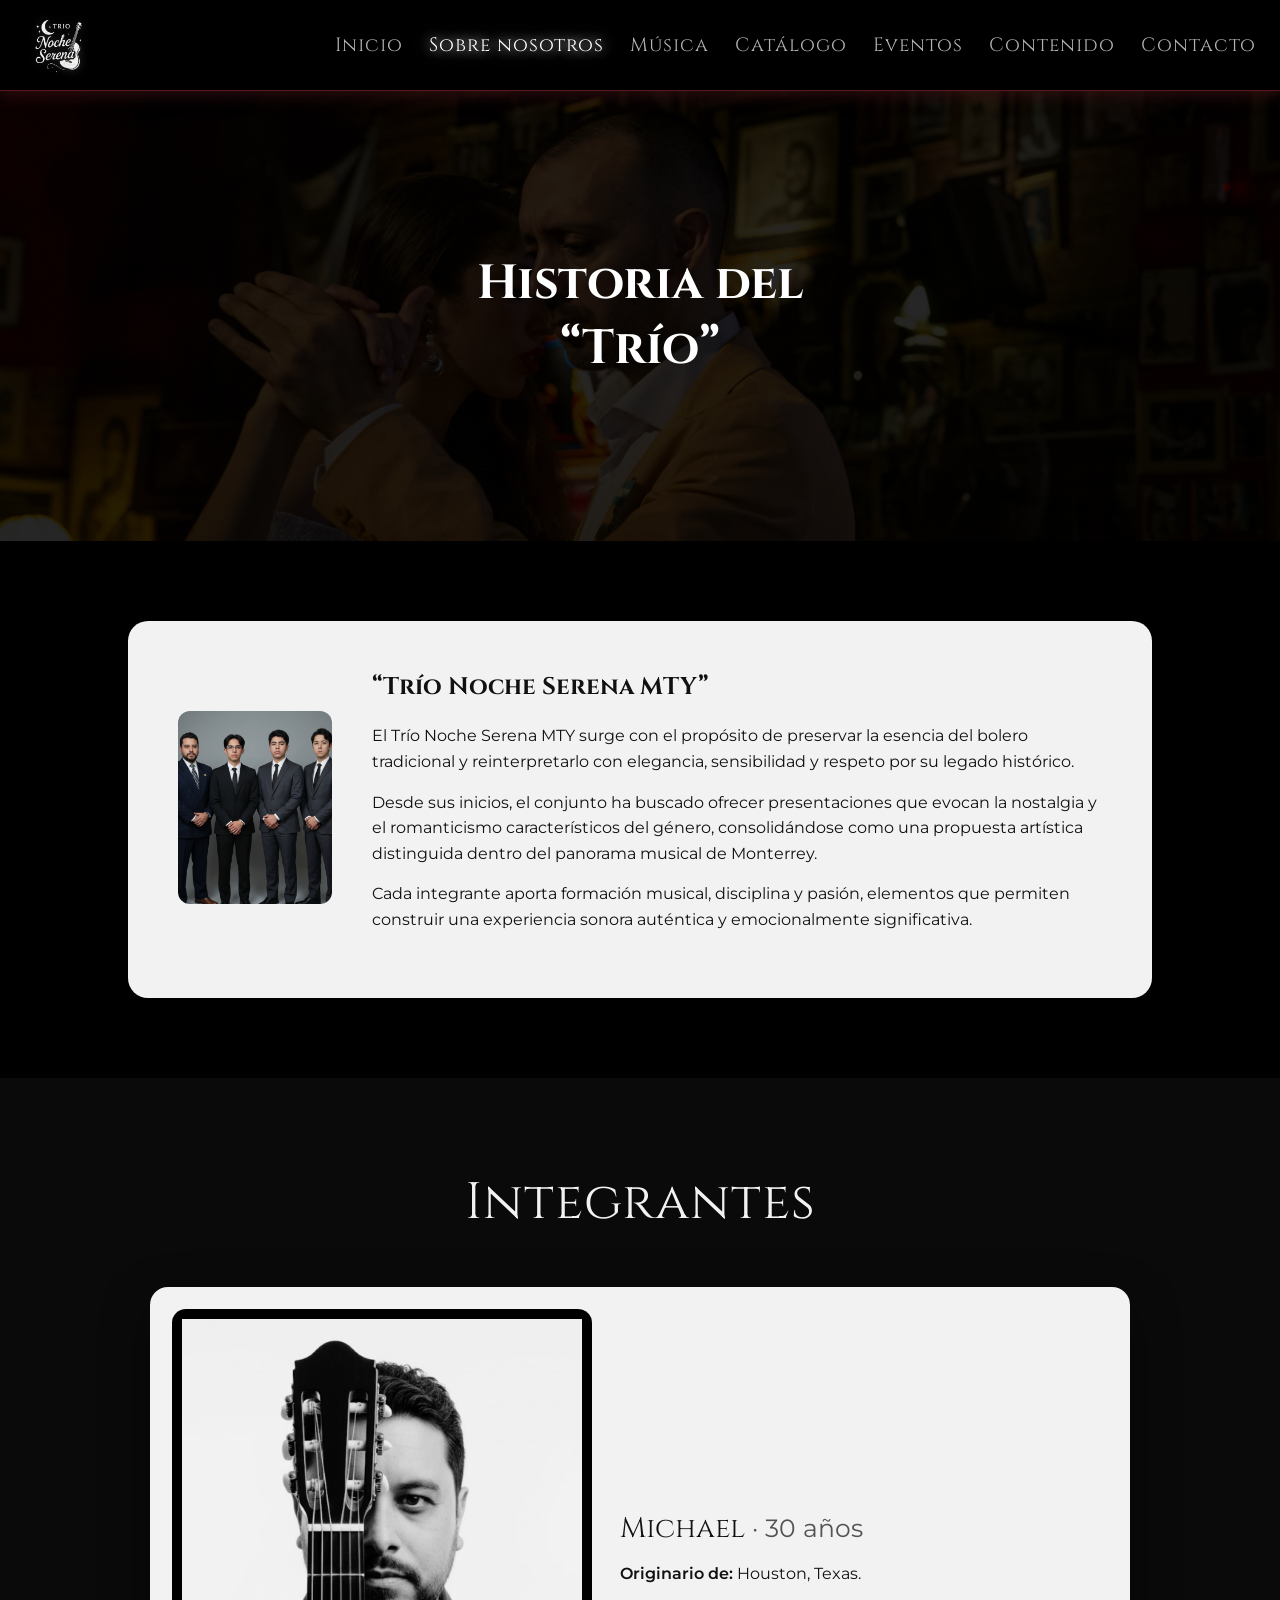
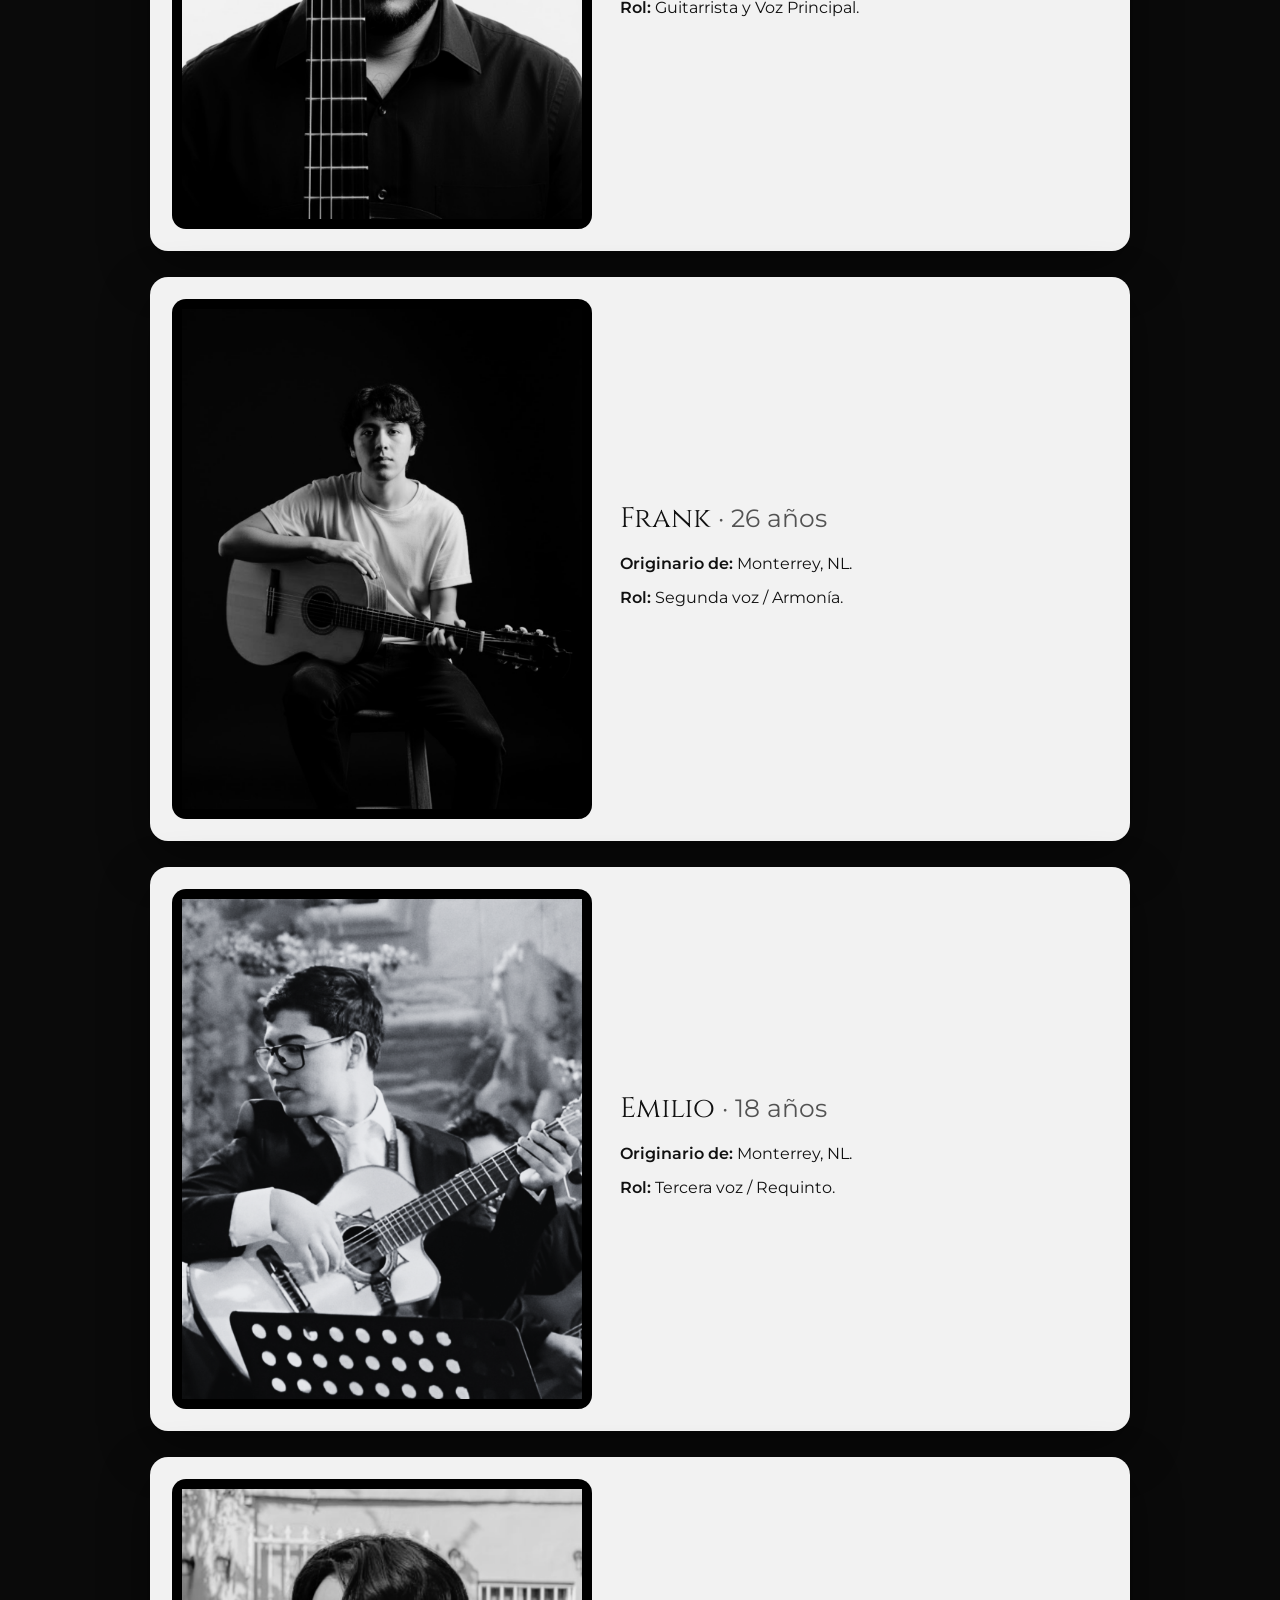
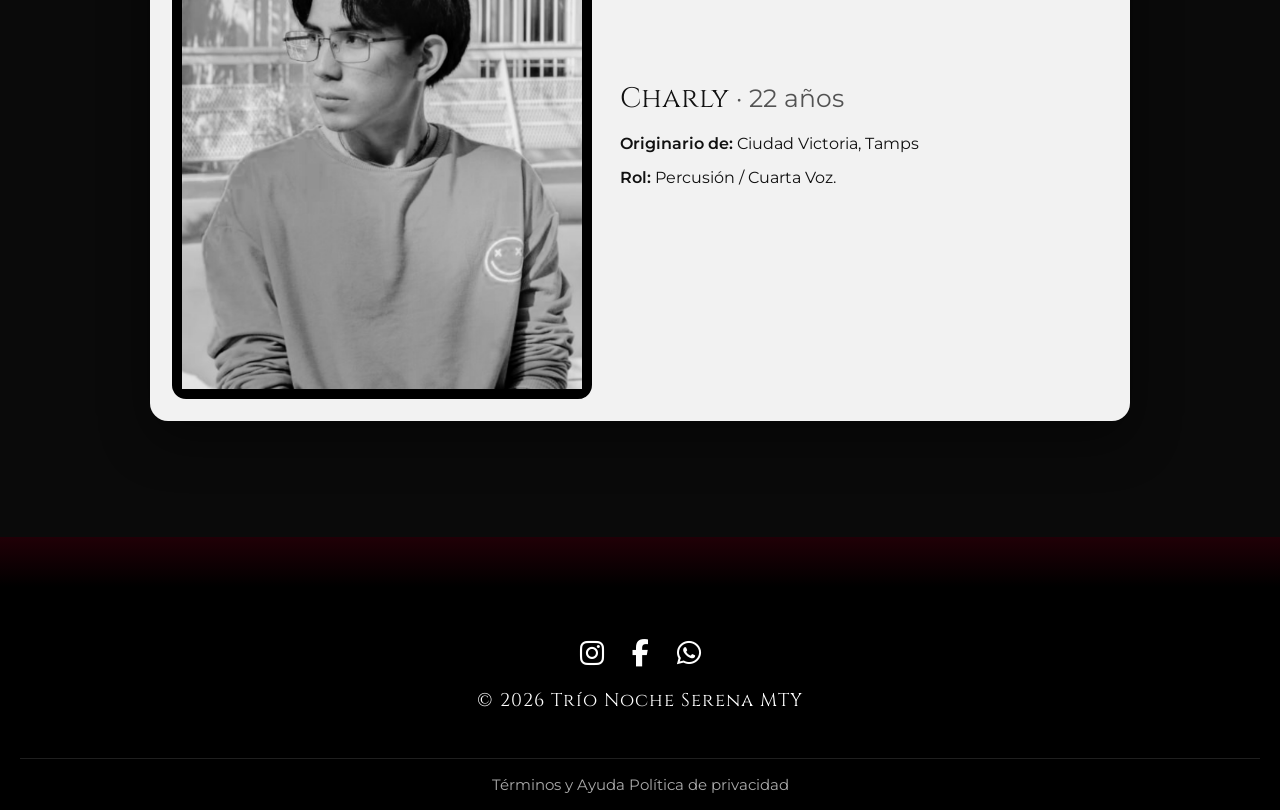
==== vistas/nosotros.html @ 986f464e "se añadió seccion de información" ====
<!DOCTYPE html>
<html lang="es">
<head>
    <meta charset="UTF-8">
    <meta name="viewport" content="width=device-width, initial-scale=1.0">
    <title>Sobre Nosotros | Noche Serena MTY</title>

    <!-- Fuentes -->
    <link href="https://fonts.googleapis.com/css2?family=Cinzel:wght@400;700&family=Montserrat:wght@300;400;600&display=swap" rel="stylesheet">
    <link rel="stylesheet" href="https://cdnjs.cloudflare.com/ajax/libs/font-awesome/6.5.0/css/all.min.css">
    <!-- CSS -->
    <link rel="stylesheet" href="/css/styles.css">

    <!-- JS -->
    <script src="/js/app.js" defer></script>
</head>

<body>

<!-- ================= HEADER ================= -->
<header>
    <nav class="banner">

        <a class="logo" href="/index.html">
            <img src="/img/elementos/logosinfondo.png" alt="Noche Serena Logo">
        </a>

        <button class="menu-toggle" aria-label="Abrir menú">
            <span class="bar"></span>
            <span class="bar"></span>
            <span class="bar"></span>
        </button>

        <ul class="nav-links">
            <li><a href="/index.html">Inicio</a></li>
            <li><a href="/nosotros.html" class="active">Sobre nosotros</a></li>
            <li><a href="/index.html#musica">Música</a></li>
            <li><a href="/index.html#catalogo">Catálogo</a></li>
            <li><a href="/index.html#eventos">Eventos</a></li>
            <li><a href="/index.html#contenido">Contenido</a></li>
            <li><a href="/index.html#contacto">Contacto</a></li>
        </ul>

    </nav>
</header>

<!-- ================= CONTENIDO ================= -->
<main class="main-con-bordes">

    <!-- HERO HISTORIA -->
    <section class="hero-historia">
        <h1 class="hero-historia-title">
            Historia del <br> “Trío”
        </h1>
    </section>

    <!-- TARJETA HISTORIA -->
    <section class="historia-card-section">
        <div class="historia-card">

            <div class="historia-img">
                <img src="/img/imagenes_apoyo/grupo2.png" alt="Trío Noche Serena MTY">
            </div>

            <div class="historia-text">
                <h2>“Trío Noche Serena MTY”</h2>

                <p>
                    El Trío Noche Serena MTY surge con el propósito de preservar 
                    la esencia del bolero tradicional y reinterpretarlo con 
                    elegancia, sensibilidad y respeto por su legado histórico.
                </p>

                <p>
                    Desde sus inicios, el conjunto ha buscado ofrecer presentaciones 
                    que evocan la nostalgia y el romanticismo característicos del género, 
                    consolidándose como una propuesta artística distinguida dentro 
                    del panorama musical de Monterrey.
                </p>

                <p>
                    Cada integrante aporta formación musical, disciplina y pasión, 
                    elementos que permiten construir una experiencia sonora 
                    auténtica y emocionalmente significativa.
                </p>
            </div>

        </div>
    </section>

    <section id="integrantes" class="integrantes">
  <div class="integrantes-inner">
    <h2 class="integrantes-title">Integrantes</h2>

    <!-- Tarjeta 1 -->
    <article class="integrante-card reveal">
      <div class="integrante-foto">
        <img src="/img/imagenes_apoyo/michael4.png" alt="Michael">
      </div>

      <div class="integrante-info">
        <h3>Michael <span class="muted">· 30 años</span></h3>
        <p><strong>Originario de:</strong> Houston, Texas.</p>
        <p><strong>Rol:</strong> Guitarrista y Voz Principal.</p>
      </div>
    </article>

    <!-- Tarjeta 2 -->

    <article class="integrante-card reveal">
      <div class="integrante-foto">
        <img src="/img/imagenes_apoyo/frank 4.png" alt="Frank">
      </div>

      <div class="integrante-info">
        <h3>Frank <span class="muted">· 26 años</span></h3>
        <p><strong>Originario de:</strong> Monterrey, NL.</p>
        <p><strong>Rol:</strong> Segunda voz / Armonía.</p>
      </div>
    </article>

    <!-- Tarjeta 3 -->

    <article class="integrante-card reveal">
      <div class="integrante-foto">
        <img src="/img/imagenes_apoyo/emilio4.png" alt="Emilio">
      </div>

      <div class="integrante-info">
        <h3>Emilio <span class="muted">· 18 años</span></h3>
        <p><strong>Originario de:</strong> Monterrey, NL.</p>
        <p><strong>Rol:</strong> Tercera voz / Requinto.</p>
      </div>
    </article>

    <!-- Tarjeta 4 -->
    <article class="integrante-card reveal">
      <div class="integrante-foto">
        <img src="/img/imagenes_apoyo/charly4.png" alt="Nombre integrante 4">
      </div>

      <div class="integrante-info">
        <h3>Charly <span class="muted">· 22 años</span></h3>
        <p><strong>Originario de:</strong> Ciudad Victoria, Tamps</p>
        <p><strong>Rol:</strong> Percusión / Cuarta Voz.</p>
      </div>
    </article>

  </div>
</section>

</main>

<!-- ================= FOOTER ================= -->
<footer class="footer">

  <div class="footer-top"></div>

  <div class="footer-content">

    <div class="footer-social">
      <a href="https://www.instagram.com/trionocheserena/" target="_blank" aria-label="Instagram">
        <i class="fab fa-instagram"></i>
      </a>

      <a href="https://www.facebook.com/" target="_blank" aria-label="Facebook">
        <i class="fab fa-facebook-f"></i>
      </a>

      <a href="https://wa.me/528180537652" target="_blank" aria-label="WhatsApp">
        <i class="fab fa-whatsapp"></i>
      </a>
    </div>

    <p class="footer-copy">
      © 2026 Trío Noche Serena MTY
    </p>

  </div>

  <div class="footer-bottom">
    <a href="#">Términos y Ayuda</a>
    <a href="#">Política de privacidad</a>
  </div>

</footer>

</body>
</html>
---- css/styles.css ----
html{ scroll-behavior: smooth; }

/* 1. RESET Y BASES */
*{
    margin: 0;
    padding: 0;
    box-sizing: border-box;
}

body{
    background-color: #000;
    color: #fff;
    font-family: 'Montserrat', sans-serif;
}

/* ================= HEADER ================= */
header{
    position: sticky;
    top: 0;
    z-index: 50;
    border-bottom: 1px solid #58181F;
    box-shadow: 0px 4px 15px rgba(88,24,31,0.5);
    background: rgba(0,0,0,0.85);
    backdrop-filter: blur(6px);
    transition: opacity 0.35s ease;
}

header.header-hidden{
    opacity: 0;
    pointer-events: none;
}

/* ================= NAV (DESKTOP) ================= */
.banner{
    position: relative;                 /* importante para el menú desplegable */
    display: flex;
    align-items: center;
    justify-content: space-between;
    gap: 18px;
    padding: 10px 24px;
    width: 100%;
}

.logo{
    flex: 0 0 auto;
    display: block;
}

.logo img{
    height: clamp(60px, 5.5vw, 115px);
    width: auto;
    display: block;
    filter: drop-shadow(0 0 5px rgba(255,255,255,0.2));
}

.nav-links{
    display: flex;
    list-style: none;
    gap: 16px 26px;
    align-items: center;
    justify-content: flex-end;
    flex-wrap: wrap;
    margin: 0;
    padding: 0;
}

.nav-links a{
    text-decoration: none;
    color: #b3b3b3;
    font-size: 1.2rem;
    font-family: 'Cinzel', serif;
    font-weight: 400;
    letter-spacing: 1px;
    transition: color 0.3s ease, text-shadow 0.3s ease, transform 0.3s ease;
}

.nav-links a.active,
.nav-links a:hover{
    color: #fff;
    text-shadow: 0 0 12px rgba(255,255,255,0.9),
                0 0 20px rgba(255,255,255,0.4);
}

.nav-links a:hover{
    transform: translateY(-1px);
}

/* ================= BOTÓN HAMBURGUESA ================= */
.menu-toggle{
    display: none; /* solo móvil */
    border: 1px solid rgba(88,24,31,0.75);
    background: rgba(0,0,0,0.35);
    border-radius: 10px;
    padding: 10px 10px;
    cursor: pointer;
    z-index: 60;
    backdrop-filter: blur(6px);
}

.menu-toggle .bar{
    display: block;
    width: 26px;
    height: 2px;
    margin: 6px 0;
    background: rgba(255,255,255,0.9);
    transition: transform 0.25s ease, opacity 0.25s ease;
}

.menu-toggle.is-open .bar:nth-child(1){
    transform: translateY(8px) rotate(45deg);
}
.menu-toggle.is-open .bar:nth-child(2){
    opacity: 0;
}
.menu-toggle.is-open .bar:nth-child(3){
    transform: translateY(-8px) rotate(-45deg);
}


/* ================= HERO ================= */
.hero{
    position: relative;
    height: 90vh;
    width: 100%;
    display: flex;
    justify-content: center;
    align-items: center;

    background: linear-gradient(rgba(88,24,31,0.35), rgba(88,24,31,0.35)),
                url('../img/imagenes_apoyo/grupo1.png') center/cover no-repeat;

    background-color: #000;
}

.hero-content{
    text-align: center;
    z-index: 10;
}

.hero-logo{
    max-width: 500px;
    width: 85%;
    filter: drop-shadow(0 0 20px rgba(0,0,0,0.6));
    animation: fadeInLogo 2.5s ease-out;
}

.mini-banner-separator{
    position: absolute;
    bottom: 0;
    width: 100%;
    height: 80px;
    z-index: 15;
    background-color: #000;
}

.mini-banner-separator img{
    width: 100%;
    height: 100%;
    object-fit: cover;
    opacity: 0.9;
}

@keyframes fadeInLogo{
    from{ opacity: 0; transform: translateY(20px); }
    to{ opacity: 1; transform: translateY(0); }
}

/* ================= HISTORIA ================= */
.historia{
    position: relative;
    min-height: 80vh;
    display: flex;
    align-items: flex-end;
    justify-content: flex-start;
    padding: 100px 10%;

    background: linear-gradient(to top, rgba(0,0,0,0.9) 10%, transparent 50%),
                url('../img/fondos/3.png') center/cover no-repeat;

    background-color: #000;
}

.historia-container{
    width: 100%;
    max-width: 900px;
    z-index: 5;
}

.historia-texto{
    max-width: 800px;
    color: #fff;
    font-size: clamp(1.05rem, 1.6vw, 1.5rem);
    line-height: 1.6;
    text-shadow: 2px 2px 8px rgba(0,0,0,0.9);
    margin-bottom: 40px;
}

/* ================= BOTÓN "CINE" ================= */
.btn-descubre.cine{
    opacity: 0;
    transform: translateY(25px);
    transition: opacity 0.9s ease, transform 0.9s ease;
    will-change: opacity, transform;
}

.btn-descubre.cine.is-visible{
    opacity: 1;
    transform: translateY(0);
}

/* ================= RESPONSIVE (MÓVIL) ================= */
@media (max-width: 768px){
    .banner{
        padding: 10px 16px;
    }

    .logo img{
        height: 90px;
    }

    .menu-toggle{
        display: inline-flex;
        align-items: center;
        justify-content: center;
    }

    /* Panel desplegable */
    .nav-links{
        position: absolute;
        left: 0;
        right: 0;
        top: 100%;

        background: rgba(0,0,0,0.92);
        border-bottom: 1px solid rgba(88,24,31,0.8);
        box-shadow: 0px 12px 30px rgba(0,0,0,0.55);

        flex-direction: column;
        align-items: center;
        justify-content: center;
        gap: 18px;

        padding: 22px 16px;

        max-height: 0;
        overflow: hidden;
        opacity: 0;
        pointer-events: none;
        transition: max-height 0.35s ease, opacity 0.25s ease;
        z-index: 55;
    }

    .nav-links.is-open{
        max-height: 420px;
        opacity: 1;
        pointer-events: auto;
    }

    .nav-links a{
        font-size: 1.1rem;
    }

    .main-con-bordes::before,
    .main-con-bordes::after{
        width: 35px;
    }

    .hero-logo{
        max-width: 300px;
    }

    .historia{
        padding: 60px 5%;
        min-height: 60vh;
        align-items: center;
        text-align: center;
    }

    .historia-texto{
        margin-bottom: 0;
    }
}

/* Reduce motion */
@media (prefers-reduced-motion: reduce){
    .hero-logo{ animation: none; }
    .nav-links a{ transition: none; }
    header{ transition: none; }
    .btn-descubre.cine{ opacity: 1; transform: none; transition: none; }
}

/* ===== BOTÓN CINE PRO ===== */

/* Asegura que la sección sea referencia para posicionar el botón */
.historia{
  position: relative;
}

/* Posición tipo tu referencia */
.cta-descubre{
  position: absolute;
  left: 10%;
  bottom: 70px;
  z-index: 10;
}

/* Botón base */
.btn-descubre{
  font-family: 'Cinzel', serif;
  text-decoration: none;
  color: #ffffff;
  display: inline-flex;
  align-items: baseline;
  gap: 18px;
  font-size: clamp(2rem, 4vw, 3.4rem);
  letter-spacing: 0.5px;
}

/* Partes */
.btn-descubre .cta-normal{
  font-weight: 400;
}

.btn-descubre .cta-italica{
  font-style: italic;
  font-weight: 300;
  opacity: 0.95;
}

/* Flecha con línea (como editorial) */
.btn-descubre .cta-arrow{
  display: inline-flex;
  align-items: center;
  gap: 14px;
  transform: translateY(2px);
}

.btn-descubre .cta-arrow .line{
  width: clamp(45px, 6vw, 85px);
  height: 2px;
  background: rgba(255,255,255,0.9);
  display: inline-block;
  opacity: 0.9;
}

.btn-descubre .cta-arrow .arrow{
  font-size: clamp(2.2rem, 4vw, 3.6rem);
  line-height: 1;
  transition: transform 0.35s ease, opacity 0.35s ease;
  opacity: 0.95;
}

/* Hover elegante */
.btn-descubre:hover .cta-arrow .arrow{
  transform: translateX(15px);
  opacity: 1;
}

/* ===== ANIMACIÓN "CINE PRO" POR PARTES ===== */
.btn-descubre.cine-pro .cta-normal,
.btn-descubre.cine-pro .cta-italica,
.btn-descubre.cine-pro .cta-arrow{
  opacity: 0;
  transform: translateY(18px);
  transition: opacity 0.9s ease, transform 0.9s ease;
  will-change: opacity, transform;
}

/* Cuando se vuelve visible: aparecen por partes con delay */
.btn-descubre.cine-pro.is-visible .cta-normal{
  opacity: 1;
  transform: translateY(0);
  transition-delay: 0.00s;
}

.btn-descubre.cine-pro.is-visible .cta-italica{
  opacity: 1;
  transform: translateY(0);
  transition-delay: 0.18s;
}

.btn-descubre.cine-pro.is-visible .cta-arrow{
  opacity: 1;
  transform: translateY(2px);
  transition-delay: 0.34s;
}

/* Responsive: en móvil mejor centrado y más arriba */
@media (max-width: 768px){
  .cta-descubre{
    left: 50%;
    transform: translateX(-50%);
    bottom: 40px;
    text-align: center;
    width: 100%;
    padding: 0 14px;
  }

  .btn-descubre{
    justify-content: center;
    gap: 12px;
    flex-wrap: wrap;
  }

  .btn-descubre .cta-arrow{
    margin-left: 6px;
  }
}

/* Reduce motion */
@media (prefers-reduced-motion: reduce){
  .btn-descubre.cine-pro .cta-normal,
  .btn-descubre.cine-pro .cta-italica,
  .btn-descubre.cine-pro .cta-arrow{
    opacity: 1;
    transform: none;
    transition: none;
  }
}

/* ===== SECCIÓN: PROPUESTA MUSICAL ===== */
.propuesta{
  position: relative;
  min-height: 95vh;
  display: flex;
  align-items: center;
  justify-content: center;
  padding: 90px 8%;

  background:
    linear-gradient(rgba(0,0,0,0.62), rgba(0,0,0,0.62)),
    url('../img/fondos/1.png') center/cover no-repeat;
  background-color: #000;
}

.propuesta-overlay{
  position: absolute;
  inset: 0;
  background: radial-gradient(circle at center, rgba(0,0,0,0.25), rgba(0,0,0,0.75));
  pointer-events: none;
}

.propuesta-content{
  position: relative;
  z-index: 2;
  text-align: center;
  max-width: 980px;
  padding: 10px;
}

/* TÍTULO */
.propuesta-title{
  margin: 0 0 28px;
  color: #fff;
  text-shadow: 0 2px 18px rgba(0,0,0,0.65);
}

.propuesta-title .ornamento{
  display: inline-block;
  opacity: 0.85;
  font-size: clamp(1.2rem, 2.2vw, 2rem);
  transform: translateY(-10px);
  margin: 0 14px;
}

.propuesta-title .title-top{
  display: block;
  font-family: 'Cinzel', serif;
  font-weight: 400;
  font-size: clamp(2rem, 4.2vw, 3.1rem);
  letter-spacing: 1px;
  line-height: 1.05;
}

.propuesta-title .title-bottom{
  display: block;
  font-family: 'Cinzel', serif;
  font-weight: 300;
  font-style: italic;
  font-size: clamp(2.2rem, 4.8vw, 3.6rem);
  letter-spacing: 1px;
  line-height: 1.05;
  margin-top: 6px;
}

/* INTRO */
.propuesta-intro{
  font-family: 'Montserrat', sans-serif;
  color: rgba(255,255,255,0.92);
  font-size: clamp(1.1rem, 2.2vw, 1.7rem);
  line-height: 1.45;
  margin: 0 0 20px;
  text-shadow: 0 2px 18px rgba(0,0,0,0.65);
}

/* LISTA */
.propuesta-lista{
  list-style: none;
  padding: 0;
  margin: 0 0 28px;
}

.propuesta-lista li{
  font-family: 'Montserrat', sans-serif;
  color: rgba(255,255,255,0.95);
  font-size: clamp(1.05rem, 2.1vw, 1.65rem);
  line-height: 1.35;
  margin: 14px 0;
  text-shadow: 0 2px 18px rgba(0,0,0,0.65);
}

/* CIERRE */
.propuesta-cierre{
  font-family: 'Montserrat', sans-serif;
  color: rgba(255,255,255,0.92);
  font-size: clamp(1rem, 2vw, 1.45rem);
  line-height: 1.55;
  margin: 0;
  text-shadow: 0 2px 18px rgba(0,0,0,0.65);
}

/* RESPONSIVE */
@media (max-width: 768px){
  .propuesta{
    padding: 70px 6%;
    min-height: 85vh;
  }

  .propuesta-title .ornamento{
    margin: 0 10px;
    transform: translateY(-6px);
  }
}

/* ===== SECCIÓN: EXPERIENCIA Y DISTINCIÓN (BLOQUE NEGRO) ===== */
.bloque-cita{
  background: #000;
  min-height: 95vh;
  display: flex;
  align-items: center;
  justify-content: center;
  padding: 90px 8%;
}

.bloque-cita-inner{
  max-width: 820px;
  text-align: center;
}

.bloque-cita-titulo{
  font-family: 'Cinzel', serif;
  font-weight: 400;
  color: rgba(255,255,255,0.95);
  font-size: clamp(1.6rem, 3vw, 2.2rem);
  margin-bottom: 24px;
  letter-spacing: 0.5px;
}

.bloque-cita-texto{
  font-family: 'Cinzel', serif;
  font-weight: 400;
  color: rgba(255,255,255,0.92);
  font-size: clamp(1.6rem, 3.2vw, 2.4rem);
  line-height: 1.15;
  margin: 0 0 22px;
}

/* Ajuste fino en móvil */
@media (max-width: 768px){
  .bloque-cita{
    min-height: 85vh;
    padding: 70px 6%;
  }

  .bloque-cita-texto{
    line-height: 1.18;
  }
}

/* ===== SECCIÓN: CONTACTO Y CONTRATACIONES ===== */
.contacto{
  position: relative;
  min-height: 95vh;
  display: flex;
  align-items: center;
  justify-content: center;
  padding: 90px 8%;

  background:
    linear-gradient(rgba(0,0,0,0.62), rgba(0,0,0,0.62)),
    url('../img/fondos/3.png') center/cover no-repeat; /* cambia por tu fondo */
  background-color: #000;
  overflow: hidden;
}

/* overlay con “niebla”/blur visual */
.contacto-overlay{
  position: absolute;
  inset: 0;
  background: radial-gradient(circle at 45% 35%, rgba(255,255,255,0.06), rgba(0,0,0,0.82));
  pointer-events: none;
}

/* “marcos” laterales decorativos (sin imagen) */
.contacto::before,
.contacto::after{
  content:"";
  position: absolute;
  top: 0;
  width: 80px;
  height: 100%;
  opacity: 0.55;
  pointer-events: none;
  background:
    radial-gradient(circle, rgba(255,255,255,0.22) 2px, transparent 3px) 0 0 / 22px 22px;
  mask-image: linear-gradient(to bottom, transparent 0%, black 12%, black 88%, transparent 100%);
}

.contacto::before{ left: 0; }
.contacto::after{ right: 0; }

.contacto-inner{
  position: relative;
  z-index: 2;
  width: 100%;
  max-width: 1100px;
}

/* Título */
.contacto-title{
  text-align: center;
  margin: 0 0 23px;
  color: #fff;
  text-shadow: 0 2px 18px rgba(0,0,0,0.65);
}

.contacto-title .title-text{
  font-family: 'Cinzel', serif;
  font-style: italic;
  font-weight: 280;
  font-size: clamp(2.1rem, 4.8vw, 3.8rem);
}

.contacto-title .orn{
  display: inline-block;
  margin: 0 14px;
  opacity: 0.85;
  transform: translateY(-10px);
  font-size: clamp(1.3rem, 2.3vw, 2rem);
}

/* Texto superior */
.contacto-lead{
  font-family: 'Cinzel', serif;
  color: rgba(255,255,255,0.92);
  font-size: clamp(1.05rem, 2.1vw, 1.45rem);
  line-height: 1.35;
  max-width: 720px;
  margin: 0 auto 46px;
  text-align: left;
}

/* Grid de filas */
.contacto-grid{
  display: grid;
  gap: 52px;
}

/* fila */
.contacto-row{
  display: grid;
  grid-template-columns: 1fr auto 1.2fr;
  align-items: center;
  gap: 28px;
}

.contacto-left{
  font-family: 'Cinzel', serif;
  color: rgba(255,255,255,0.92);
  font-size: clamp(1.3rem, 2.6vw, 2.1rem);
  line-height: 1.2;
  text-align: center;
}

.contacto-arrow{
  font-family: 'Cinzel', serif;
  font-size: clamp(2.2rem, 3vw, 3.2rem);
  color: rgba(255,255,255,0.85);
  transform: translateY(2px);
}

.contacto-right{
  font-family: 'Montserrat', sans-serif;
  color: rgba(255,255,255,0.92);
  font-size: clamp(1.2rem, 2.3vw, 2rem);
  line-height: 1.25;
}

.contacto-right.small{
  font-size: clamp(1rem, 1.7vw, 1.25rem);
  line-height: 1.35;
}

.contacto-bold{
  font-weight: 600;
  margin-bottom: 6px;
}

.contacto-link{
  color: rgba(255,255,255,0.92);
  text-decoration: none;
  border-bottom: 1px solid rgba(255,255,255,0.25);
  padding-bottom: 2px;
  transition: opacity 0.25s ease, border-color 0.25s ease;
}

.contacto-link:hover{
  opacity: 0.85;
  border-color: rgba(255,255,255,0.6);
}

.spacer{ height: 18px; }

/* Responsive */
@media (max-width: 768px){
  .contacto{
    padding: 70px 6%;
    min-height: 90vh;
  }

  .contacto-lead{
    text-align: center;
  }

  .contacto-row{
    grid-template-columns: 1fr;
    text-align: center;
  }

  .contacto-arrow{
    display: none;
  }

  .contacto::before,
  .contacto::after{
    width: 40px;
  }
}

/* ================= FIX BOTÓN RESPONSIVE REAL ================= */

/* Desktop: botón cinematográfico abajo */
.historia{
  padding-bottom: 220px; /* espacio para el botón */
}

.cta-descubre{
  position: absolute;
  left: 10%;
  bottom: 80px;
  z-index: 10;
}

/* ================= MÓVIL ================= */
@media (max-width: 768px){

  .historia{
    padding: 80px 6% 40px;
    align-items: center;
  }

  /* El botón deja de ser absoluto */
  .cta-descubre{
    position: relative;
    left: auto;
    bottom: auto;
    transform: none;
    margin-top: 40px;
    text-align: center;
    width: 100%;
  }

  .btn-descubre{
    font-size: clamp(1.4rem, 6vw, 2rem);
    justify-content: center;
    gap: 10px;
    flex-wrap: wrap;
    max-width: 90%;
    margin: 0 auto;
    line-height: 1.2;
  }

  .btn-descubre .flecha{
    font-size: 1.6em;
  }
}

/* ================= CTA ESTILO "NETFLIX LANDING" ================= */

/* Base del botón */
.btn-descubre{
  font-family: 'Cinzel', serif;
  text-decoration: none;
  color: rgba(255,255,255,0.96);
  display: inline-flex;
  align-items: center;
  gap: 14px;
  letter-spacing: 0.8px;

  /* sensación premium */
  padding: 10px 2px;
  border-radius: 10px;
  position: relative;

  /* hover suave */
  transition: transform .35s cubic-bezier(.2,.9,.2,1), opacity .35s ease;
}

/* Subrayado dinámico (tipo CTA Netflix) */
.btn-descubre::after{
  content:"";
  position:absolute;
  left: 0;
  bottom: -6px;
  height: 2px;
  width: 100%;
  background: linear-gradient(90deg, rgba(255,255,255,0), rgba(255,255,255,0.85), rgba(255,255,255,0));
  transform: scaleX(0);
  transform-origin: center;
  transition: transform .45s cubic-bezier(.2,.9,.2,1);
  opacity: .9;
}

/* Flecha */
.btn-descubre .flecha{
  display:inline-block;
  font-size: 1.2em;
  transform: translateX(0);
  transition: transform .45s cubic-bezier(.2,.9,.2,1), opacity .35s ease;
  opacity: .95;
}

/* Hover */
.btn-descubre:hover{
  transform: translateY(-1px);
  opacity: 0.95;
}

.btn-descubre:hover::after{
  transform: scaleX(1);
}

.btn-descubre:hover .flecha{
  transform: translateX(10px);
  opacity: 1;
}

/* Focus (teclado) bonito */
.btn-descubre:focus-visible{
  outline: 2px solid rgba(255,255,255,0.55);
  outline-offset: 6px;
}

/* Glow guinda MUY sutil (no neón) */
.btn-descubre:hover{
  text-shadow: 0 8px 30px rgba(88,24,31,0.25);
}

/* ================= REVEAL "NETFLIX" (con blur) ================= */
/* Estado oculto (por observer) */
.btn-descubre.cine{
  opacity: 0;
  transform: translateY(18px);
  filter: blur(4px);
  transition: opacity .9s ease, transform .9s cubic-bezier(.2,.9,.2,1), filter .9s ease;
  will-change: opacity, transform, filter;
}

/* Estado visible */
.btn-descubre.cine.is-visible{
  opacity: 1;
  transform: translateY(0);
  filter: blur(0);
}

/* Reduce motion */

@media (max-width: 768px){
  .btn-descubre{
    font-size: clamp(1.35rem, 6vw, 2rem);
    justify-content: center;
    text-align: center;
    flex-wrap: wrap;
    max-width: 92%;
    margin: 0 auto;
  }

  .btn-descubre::after{
    bottom: -8px;
  }
}

/* ===== HERO HISTORIA ===== */
.hero-historia {
    height: 50vh;
    display: flex;
    align-items: center;
    justify-content: center;
    text-align: center;

    background: linear-gradient(rgba(0,0,0,0.7), rgba(0,0,0,0.7)),
                url('/img/fondos/3.png') center/cover no-repeat;
}

.hero-historia-title {
    font-family: 'Cinzel', serif;
    font-size: 3rem;
    color: #fff;
}

/* ===== TARJETA HISTORIA ===== */
.historia-card-section {
    padding: 80px 10%;
    display: flex;
    justify-content: center;
}

.historia-card {
    background: #f2f2f2;
    color: #111;
    border-radius: 20px;
    padding: 50px;
    display: flex;
    gap: 40px;
    max-width: 1100px;
    align-items: center;
}

.historia-img img {
    width: 100%;
    max-width: 400px;
    border-radius: 12px;
}

.historia-text h2 {
    font-family: 'Cinzel', serif;
    margin-bottom: 20px;
}

.historia-text p {
    margin-bottom: 15px;
    line-height: 1.6;
}

/* Responsive */
@media (max-width: 900px) {
    .historia-card {
        flex-direction: column;
        text-align: center;
    }
}

/* ===== SECCIÓN INTEGRANTES ===== */
.integrantes{
  position: relative;
  padding: 90px 8%;
  background: #0a0a0a;
}

.integrantes-inner{
  max-width: 1100px;
  margin: 0 auto;
}

.integrantes-title{
  font-family: 'Cinzel', serif;
  font-weight: 400;
  font-size: clamp(2rem, 4vw, 3.2rem);
  text-align: center;
  margin-bottom: 50px;
  color: rgba(255,255,255,0.95);
  letter-spacing: 1px;
}

/* Tarjeta */
.integrante-card{
  display: grid;
  grid-template-columns: 420px 1fr;
  gap: 28px;
  align-items: center;

  background: rgba(255,255,255,0.95);
  border-radius: 18px;
  padding: 22px;
  margin: 0 auto 26px;
  max-width: 980px;

  box-shadow: 0 18px 50px rgba(0,0,0,0.45);
}

.integrante-foto {
    border-radius: 14px;
    overflow: hidden;
    background: #000;
    padding: 10px;
}

.integrante-foto img {
    width: 100%;
    height: auto;
    object-fit: contain;
    display: block;
}

/* Texto */
.integrante-info h3{
  font-family: 'Cinzel', serif;
  font-weight: 400;
  font-size: clamp(1.4rem, 2.2vw, 2rem);
  margin: 0 0 14px;
  color: #111;
}

.integrante-info .muted{
  font-family: 'Montserrat', sans-serif;
  font-weight: 400;
  font-size: 0.9em;
  opacity: 0.7;
}

.integrante-info p{
  font-family: 'Montserrat', sans-serif;
  color: #111;
  line-height: 1.6;
  margin: 8px 0;
}

.integrante-info strong{
  font-weight: 600;
}

/* ===== Animación reveal tipo “landing” ===== */
.reveal{
  opacity: 0;
  transform: translateY(22px);
  filter: blur(6px);
  transition: opacity .85s ease, transform .85s cubic-bezier(.2,.9,.2,1), filter .85s ease;
  will-change: opacity, transform, filter;
}

.reveal.is-visible{
  opacity: 1;
  transform: translateY(0);
  filter: blur(0);
}

/* Responsive */
@media (max-width: 900px){
  .integrante-card{
    grid-template-columns: 1fr;
  }

  .integrante-foto{
    height: 240px;
  }
}

@media (prefers-reduced-motion: reduce){
  .reveal{
    opacity: 1;
    transform: none;
    filter: none;
    transition: none;
  }
}
/* =========================
   FOOTER CINEMÁTICO LIMPIO
========================= */

.footer {
  position: relative;
  background: #000;
  color: #fff;
  text-align: center;
  padding: 100px 20px 0;
  overflow: hidden; /* importante */
  opacity: 0;
  transform: translateY(40px);
  transition: opacity 1s ease, transform 1s ease;
}

.footer.visible {
  opacity: 1;
  transform: translateY(0);
}

/* Degradado elegante controlado */
.footer::before {
  content: "";
  position: absolute;
  top: -70px;              /* mucho más controlado */
  left: 0;
  width: 100%;
  height: 120px;           /* más corto */
  background: linear-gradient(
    to bottom,
    rgba(120, 0, 25, 0.65),
    rgba(0, 0, 0, 0)
  );
  pointer-events: none;
}

/* Contenido */
.footer-content {
  position: relative;
  z-index: 2;
  padding-bottom: 45px;
}

/* Redes */
.footer-social {
  display: flex;
  justify-content: center;
  gap: 28px;
  margin-bottom: 18px;
}

.footer-social a {
  color: #fff;
  font-size: 1.7rem;
  transition: transform 0.3s ease, color 0.3s ease;
}

.footer-social a:hover {
  transform: scale(1.15);
  color: #c62d3f;
}

/* Copyright */
.footer-copy {
  font-family: 'Cinzel', serif;
  font-size: 1.15rem;
  letter-spacing: 1px;
}

/* Línea inferior */
.footer-bottom {
  border-top: 1px solid rgba(255, 255, 255, 0.12);
  padding: 16px 0;
}

.footer-bottom-inner {
  max-width: 1200px;
  margin: 0 auto;
  display: flex;
  justify-content: flex-start;
  gap: 24px;
  padding: 0 28px;
}

.footer-bottom a {
  color: #aaa;
  text-decoration: none;
  font-size: 0.95rem;
  transition: color 0.3s ease;
}

.footer-bottom a:hover {
  color: #fff;
}
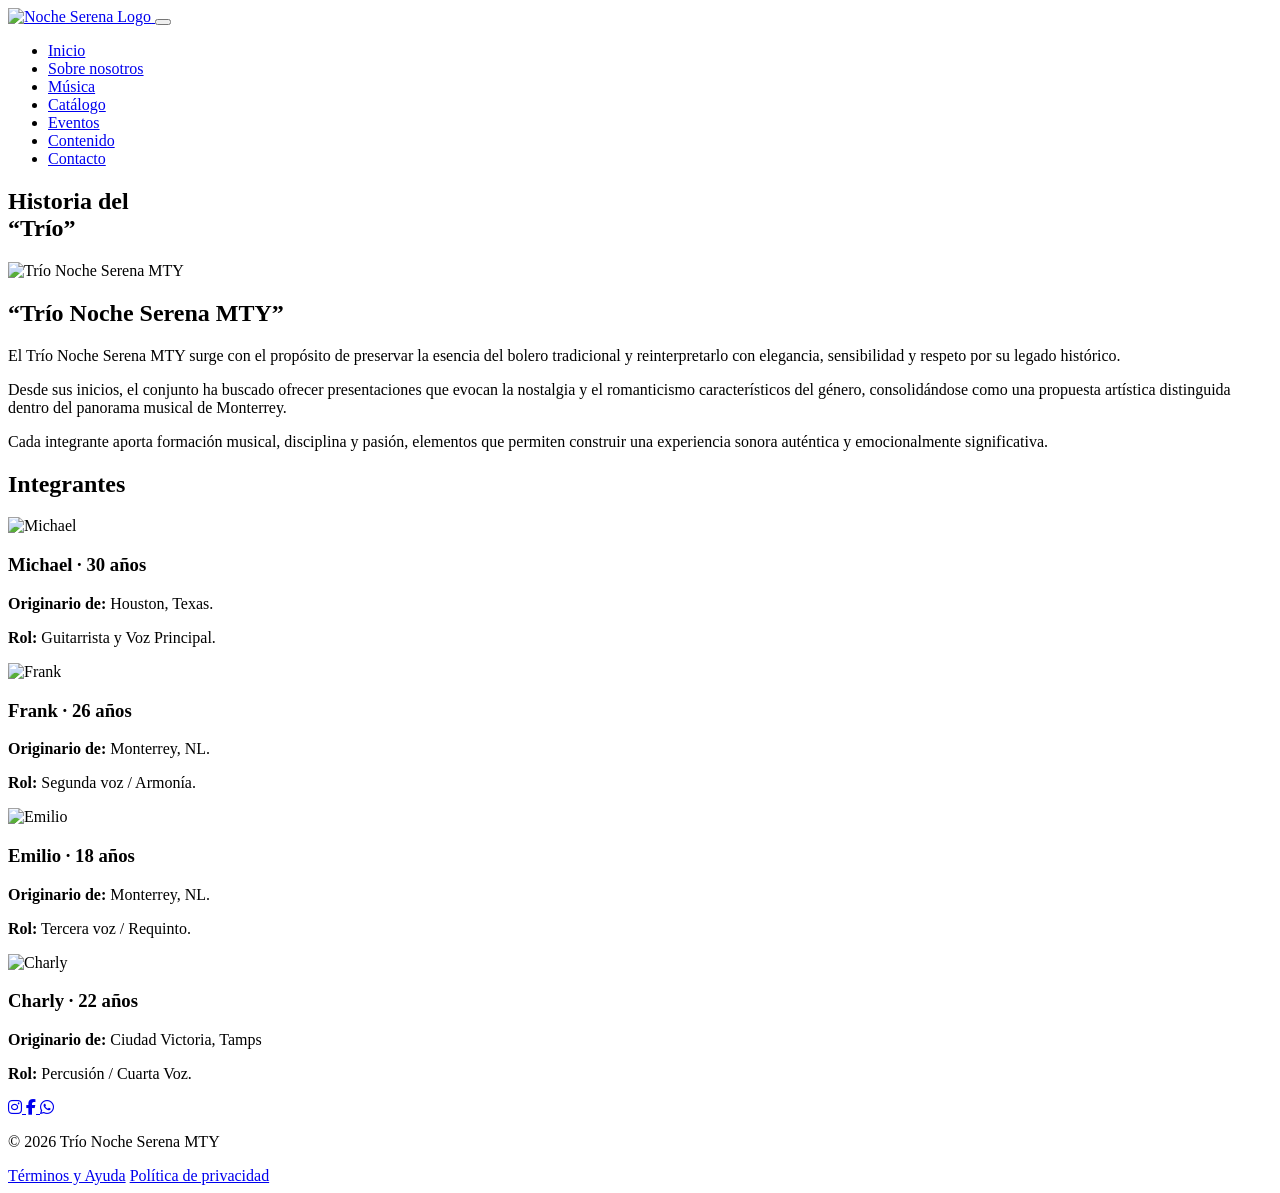
==== commit d970895b: "modify" ====
--- a/vistas/nosotros.html
+++ b/vistas/nosotros.html
@@ -9,10 +9,10 @@
     <link href="https://fonts.googleapis.com/css2?family=Cinzel:wght@400;700&family=Montserrat:wght@300;400;600&display=swap" rel="stylesheet">
     <link rel="stylesheet" href="https://cdnjs.cloudflare.com/ajax/libs/font-awesome/6.5.0/css/all.min.css">
     <!-- CSS -->
-    <link rel="stylesheet" href="/css/styles.css">
+    <link rel="stylesheet" href="css/styles.css">
 
     <!-- JS -->
-    <script src="/js/app.js" defer></script>
+    <script src="js/app.js" defer></script>
 </head>
 
 <body>
@@ -22,7 +22,7 @@
     <nav class="banner">
 
         <a class="logo" href="/index.html">
-            <img src="/img/elementos/logosinfondo.png" alt="Noche Serena Logo">
+            <img src="img/elementos/logosinfondo.png" alt="Noche Serena Logo">
         </a>
 
         <button class="menu-toggle" aria-label="Abrir menú">
@@ -59,7 +59,7 @@
         <div class="historia-card">
 
             <div class="historia-img">
-                <img src="/img/imagenes_apoyo/grupo2.png" alt="Trío Noche Serena MTY">
+                <img src="img/imagenes_apoyo/grupo2.png" alt="Trío Noche Serena MTY">
             </div>
 
             <div class="historia-text">
@@ -95,7 +95,7 @@
     <!-- Tarjeta 1 -->
     <article class="integrante-card reveal">
       <div class="integrante-foto">
-        <img src="/img/imagenes_apoyo/michael4.png" alt="Michael">
+        <img src="img/imagenes_apoyo/michael4.png" alt="Michael">
       </div>
 
       <div class="integrante-info">
@@ -109,7 +109,7 @@
 
     <article class="integrante-card reveal">
       <div class="integrante-foto">
-        <img src="/img/imagenes_apoyo/frank 4.png" alt="Frank">
+        <img src="img/imagenes_apoyo/frank 4.png" alt="Frank">
       </div>
 
       <div class="integrante-info">
@@ -123,7 +123,7 @@
 
     <article class="integrante-card reveal">
       <div class="integrante-foto">
-        <img src="/img/imagenes_apoyo/emilio4.png" alt="Emilio">
+        <img src="img/imagenes_apoyo/emilio4.png" alt="Emilio">
       </div>
 
       <div class="integrante-info">
@@ -136,7 +136,7 @@
     <!-- Tarjeta 4 -->
     <article class="integrante-card reveal">
       <div class="integrante-foto">
-        <img src="/img/imagenes_apoyo/charly4.png" alt="Nombre integrante 4">
+        <img src="img/imagenes_apoyo/charly4.png" alt="Charly">
       </div>
 
       <div class="integrante-info">
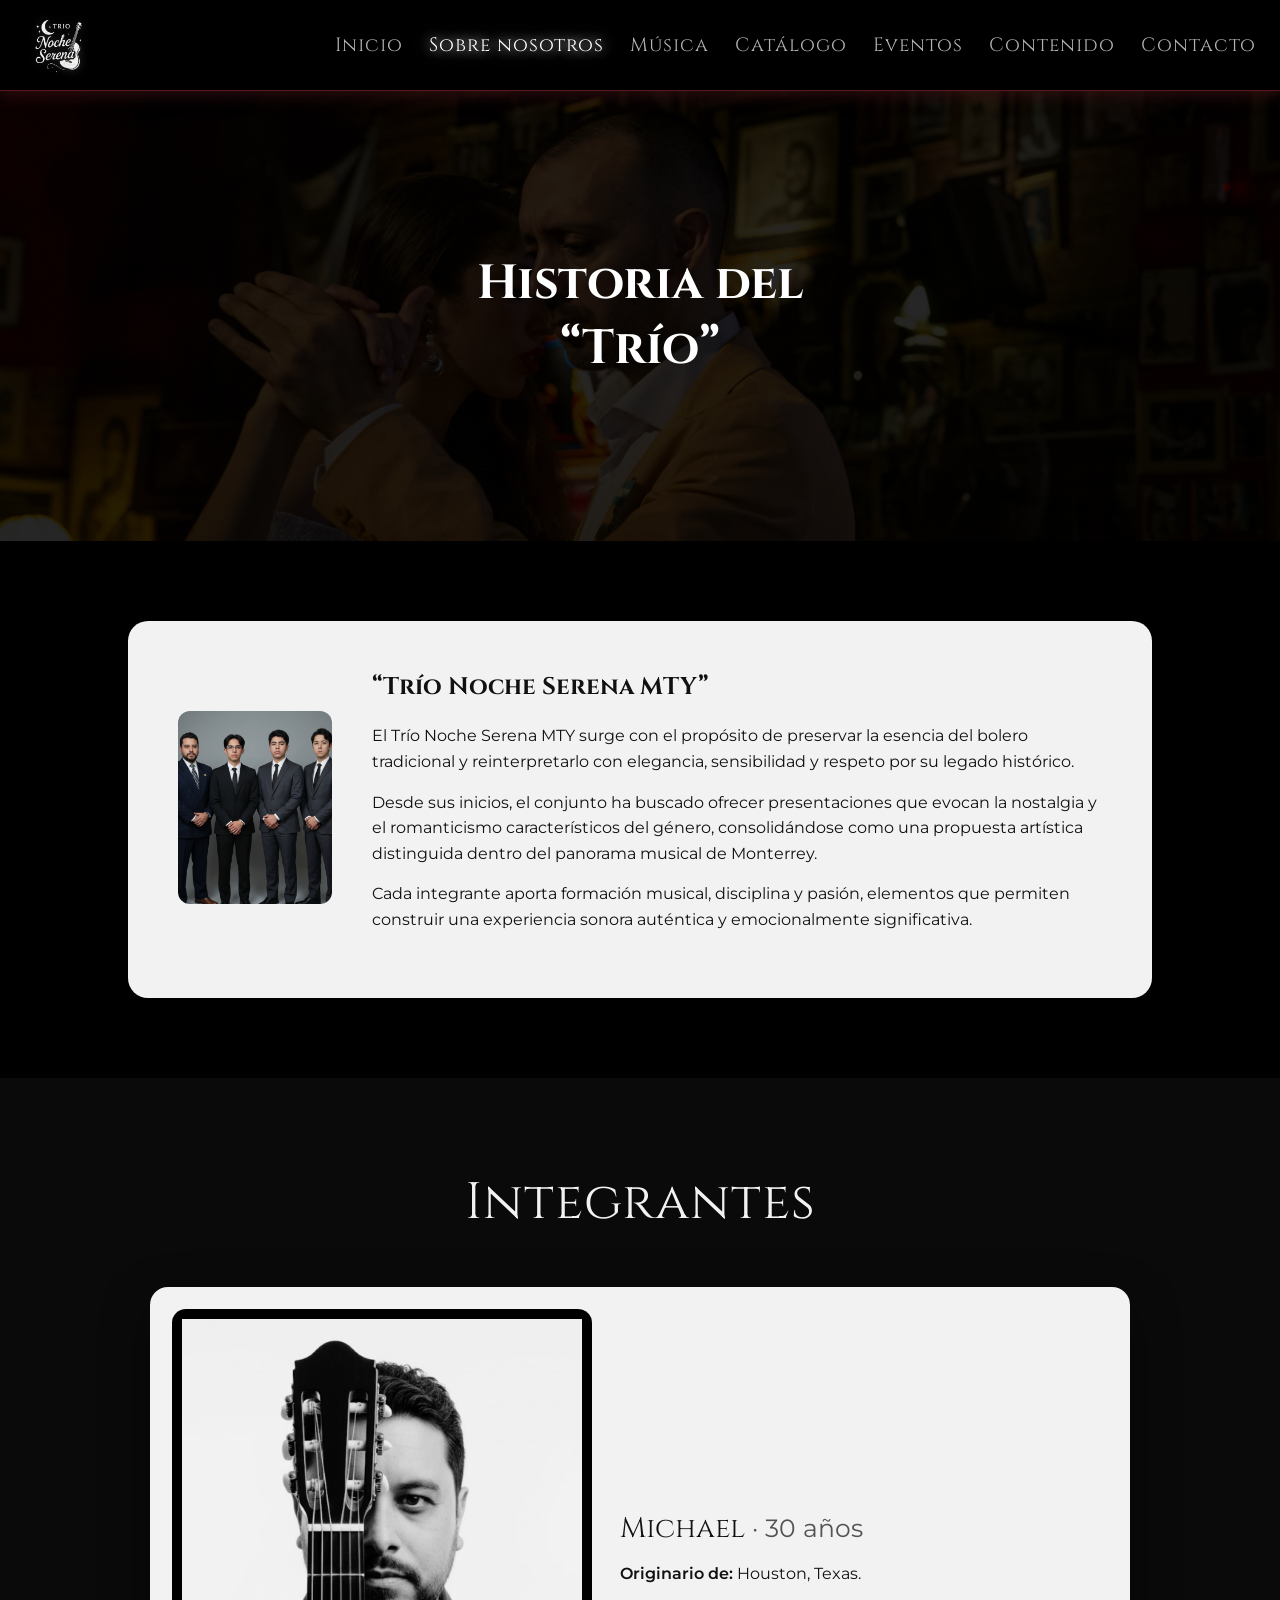
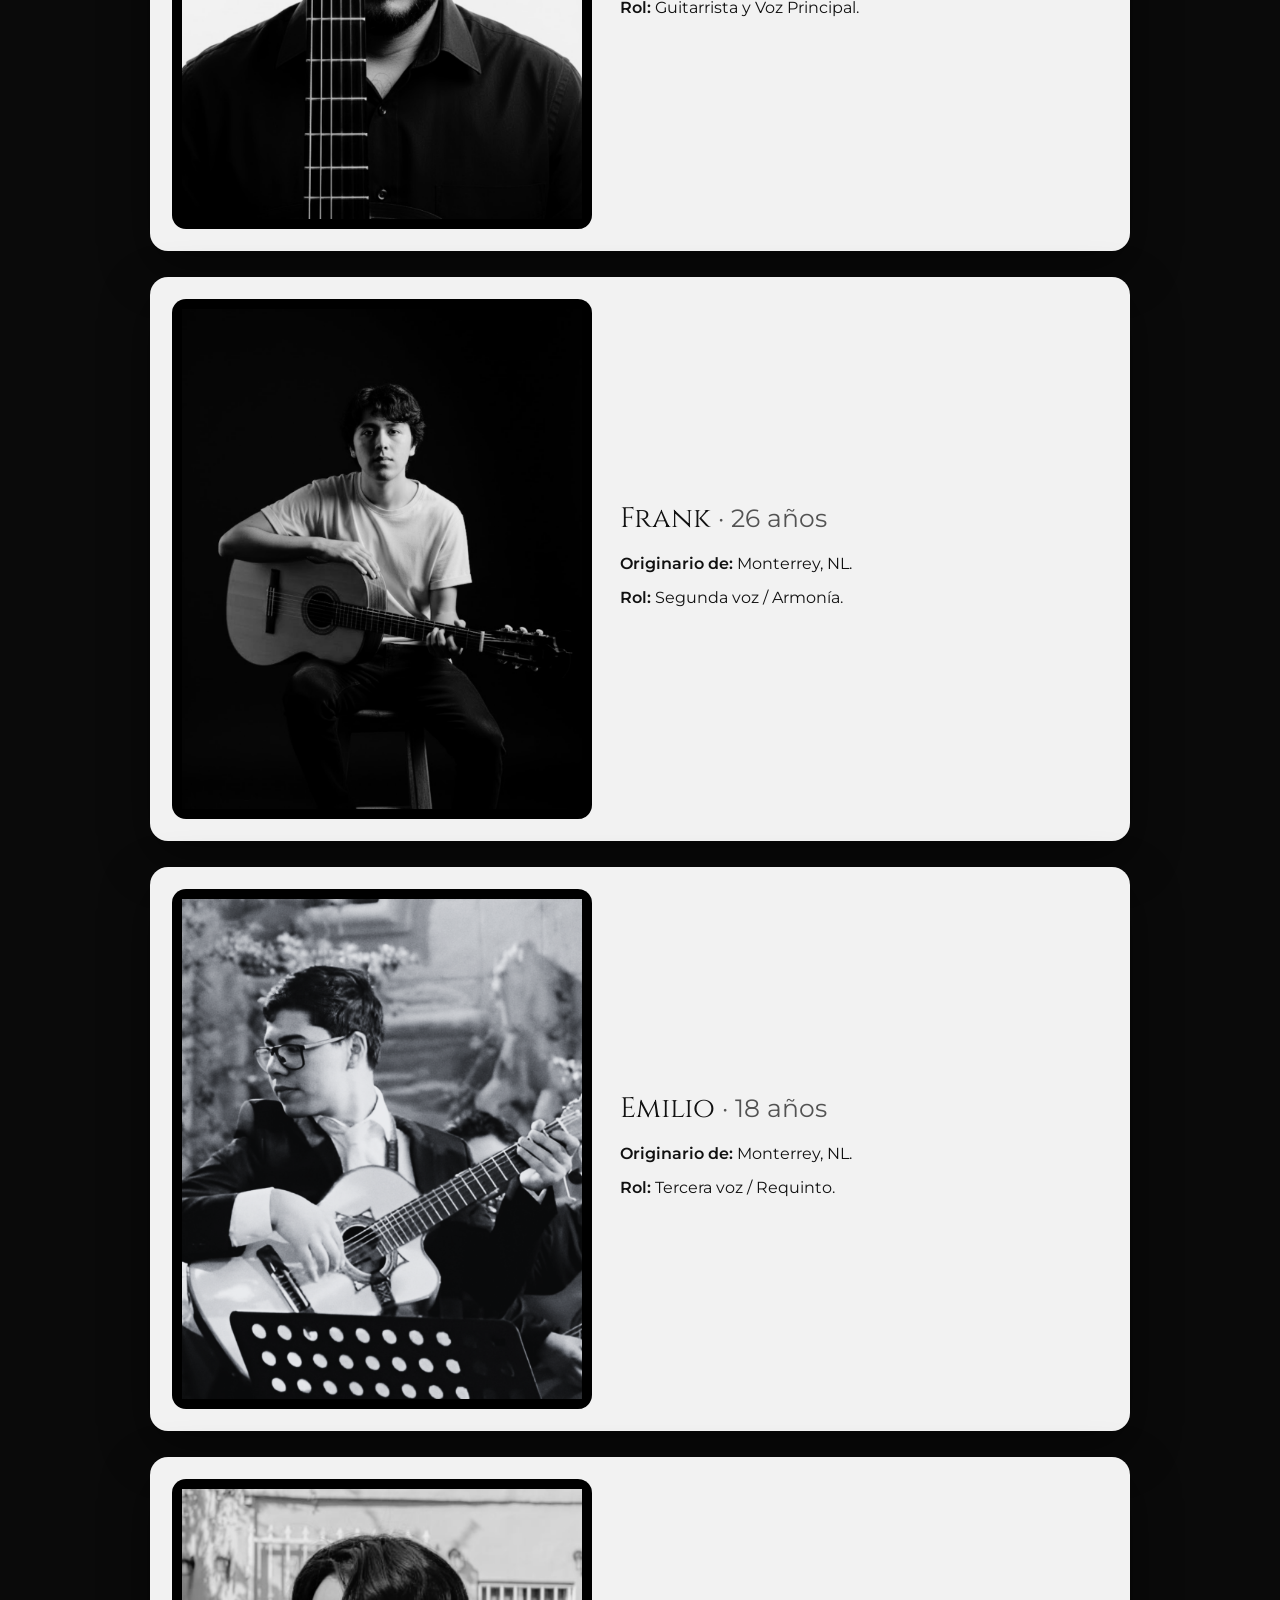
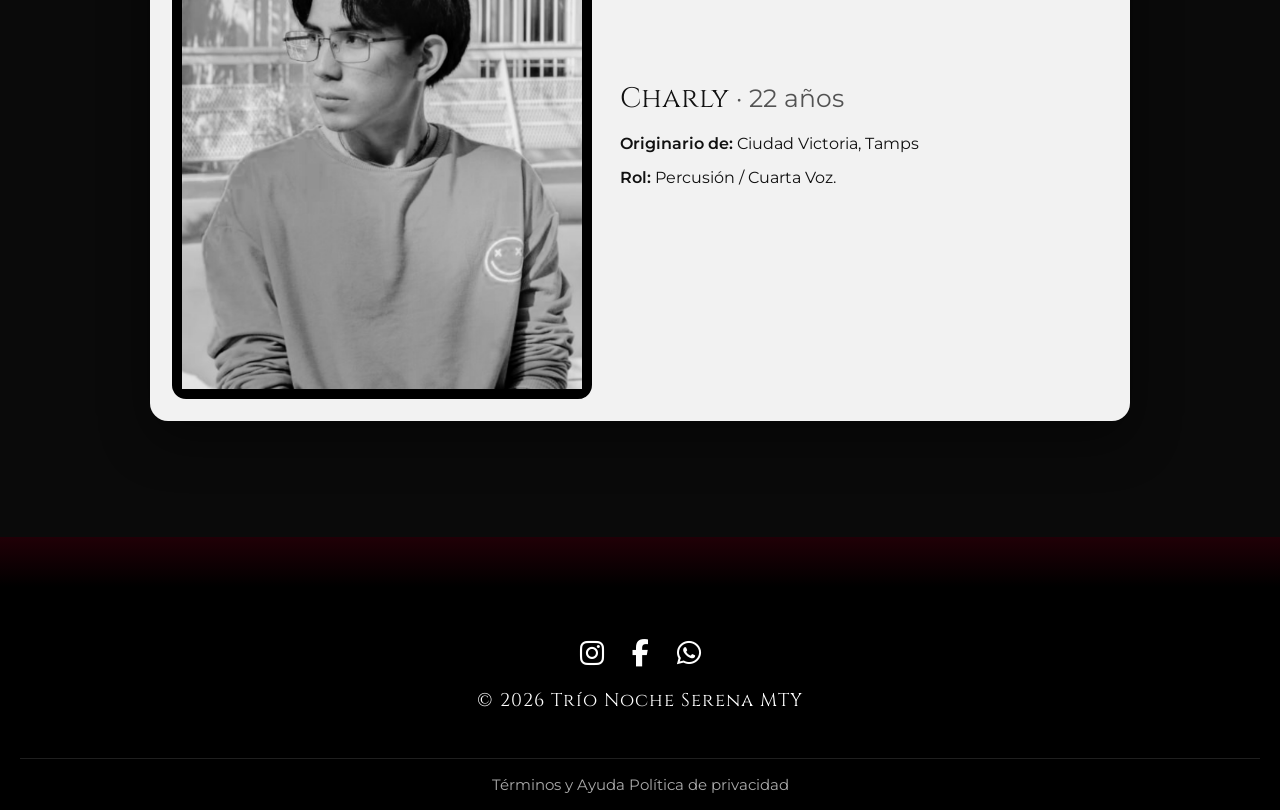
==== commit f8a9df32: "commit" ====
--- a/vistas/nosotros.html
+++ b/vistas/nosotros.html
@@ -9,10 +9,10 @@
     <link href="https://fonts.googleapis.com/css2?family=Cinzel:wght@400;700&family=Montserrat:wght@300;400;600&display=swap" rel="stylesheet">
     <link rel="stylesheet" href="https://cdnjs.cloudflare.com/ajax/libs/font-awesome/6.5.0/css/all.min.css">
     <!-- CSS -->
-    <link rel="stylesheet" href="css/styles.css">
+    <link rel="stylesheet" href="/css/styles.css">
 
     <!-- JS -->
-    <script src="js/app.js" defer></script>
+    <script src="/js/app.js" defer></script>
 </head>
 
 <body>
@@ -22,7 +22,7 @@
     <nav class="banner">
 
         <a class="logo" href="/index.html">
-            <img src="img/elementos/logosinfondo.png" alt="Noche Serena Logo">
+            <img src="/img/elementos/logosinfondo.png" alt="Noche Serena Logo">
         </a>
 
         <button class="menu-toggle" aria-label="Abrir menú">
@@ -59,7 +59,7 @@
         <div class="historia-card">
 
             <div class="historia-img">
-                <img src="img/imagenes_apoyo/grupo2.png" alt="Trío Noche Serena MTY">
+                <img src="/img/imagenes_apoyo/grupo2.png" alt="Trío Noche Serena MTY">
             </div>
 
             <div class="historia-text">
@@ -95,7 +95,7 @@
     <!-- Tarjeta 1 -->
     <article class="integrante-card reveal">
       <div class="integrante-foto">
-        <img src="img/imagenes_apoyo/michael4.png" alt="Michael">
+        <img src="/img/imagenes_apoyo/michael4.png" alt="Michael">
       </div>
 
       <div class="integrante-info">
@@ -109,7 +109,7 @@
 
     <article class="integrante-card reveal">
       <div class="integrante-foto">
-        <img src="img/imagenes_apoyo/frank 4.png" alt="Frank">
+        <img src="/img/imagenes_apoyo/frank 4.png" alt="Frank">
       </div>
 
       <div class="integrante-info">
@@ -123,7 +123,7 @@
 
     <article class="integrante-card reveal">
       <div class="integrante-foto">
-        <img src="img/imagenes_apoyo/emilio4.png" alt="Emilio">
+        <img src="/img/imagenes_apoyo/emilio4.png" alt="Emilio">
       </div>
 
       <div class="integrante-info">
@@ -136,7 +136,7 @@
     <!-- Tarjeta 4 -->
     <article class="integrante-card reveal">
       <div class="integrante-foto">
-        <img src="img/imagenes_apoyo/charly4.png" alt="Charly">
+        <img src="/img/imagenes_apoyo/charly4.png" alt="Charly">
       </div>
 
       <div class="integrante-info">
--- a/css/styles.css
+++ b/css/styles.css
@@ -0,0 +1,1170 @@
+html{ scroll-behavior: smooth; }
+
+/* 1. RESET Y BASES */
+*{
+    margin: 0;
+    padding: 0;
+    box-sizing: border-box;
+}
+
+body{
+    background-color: #000;
+    color: #fff;
+    font-family: 'Montserrat', sans-serif;
+}
+
+/* ================= HEADER ================= */
+header{
+    position: sticky;
+    top: 0;
+    z-index: 50;
+    border-bottom: 1px solid #58181F;
+    box-shadow: 0px 4px 15px rgba(88,24,31,0.5);
+    background: rgba(0,0,0,0.85);
+    backdrop-filter: blur(6px);
+    transition: opacity 0.35s ease;
+}
+
+header.header-hidden{
+    opacity: 0;
+    pointer-events: none;
+}
+
+/* ================= NAV (DESKTOP) ================= */
+.banner{
+    position: relative;                 /* importante para el menú desplegable */
+    display: flex;
+    align-items: center;
+    justify-content: space-between;
+    gap: 18px;
+    padding: 10px 24px;
+    width: 100%;
+}
+
+.logo{
+    flex: 0 0 auto;
+    display: block;
+}
+
+.logo img{
+    height: clamp(60px, 5.5vw, 115px);
+    width: auto;
+    display: block;
+    filter: drop-shadow(0 0 5px rgba(255,255,255,0.2));
+}
+
+.nav-links{
+    display: flex;
+    list-style: none;
+    gap: 16px 26px;
+    align-items: center;
+    justify-content: flex-end;
+    flex-wrap: wrap;
+    margin: 0;
+    padding: 0;
+}
+
+.nav-links a{
+    text-decoration: none;
+    color: #b3b3b3;
+    font-size: 1.2rem;
+    font-family: 'Cinzel', serif;
+    font-weight: 400;
+    letter-spacing: 1px;
+    transition: color 0.3s ease, text-shadow 0.3s ease, transform 0.3s ease;
+}
+
+.nav-links a.active,
+.nav-links a:hover{
+    color: #fff;
+    text-shadow: 0 0 12px rgba(255,255,255,0.9),
+                0 0 20px rgba(255,255,255,0.4);
+}
+
+.nav-links a:hover{
+    transform: translateY(-1px);
+}
+
+/* ================= BOTÓN HAMBURGUESA ================= */
+.menu-toggle{
+    display: none; /* solo móvil */
+    border: 1px solid rgba(88,24,31,0.75);
+    background: rgba(0,0,0,0.35);
+    border-radius: 10px;
+    padding: 10px 10px;
+    cursor: pointer;
+    z-index: 60;
+    backdrop-filter: blur(6px);
+}
+
+.menu-toggle .bar{
+    display: block;
+    width: 26px;
+    height: 2px;
+    margin: 6px 0;
+    background: rgba(255,255,255,0.9);
+    transition: transform 0.25s ease, opacity 0.25s ease;
+}
+
+.menu-toggle.is-open .bar:nth-child(1){
+    transform: translateY(8px) rotate(45deg);
+}
+.menu-toggle.is-open .bar:nth-child(2){
+    opacity: 0;
+}
+.menu-toggle.is-open .bar:nth-child(3){
+    transform: translateY(-8px) rotate(-45deg);
+}
+
+
+/* ================= HERO ================= */
+.hero{
+    position: relative;
+    height: 90vh;
+    width: 100%;
+    display: flex;
+    justify-content: center;
+    align-items: center;
+
+    background: linear-gradient(rgba(88,24,31,0.35), rgba(88,24,31,0.35)),
+                url('../img/imagenes_apoyo/grupo1.png') center/cover no-repeat;
+
+    background-color: #000;
+}
+
+.hero-content{
+    text-align: center;
+    z-index: 10;
+}
+
+.hero-logo{
+    max-width: 500px;
+    width: 85%;
+    filter: drop-shadow(0 0 20px rgba(0,0,0,0.6));
+    animation: fadeInLogo 2.5s ease-out;
+}
+
+.mini-banner-separator{
+    position: absolute;
+    bottom: 0;
+    width: 100%;
+    height: 80px;
+    z-index: 15;
+    background-color: #000;
+}
+
+.mini-banner-separator img{
+    width: 100%;
+    height: 100%;
+    object-fit: cover;
+    opacity: 0.9;
+}
+
+@keyframes fadeInLogo{
+    from{ opacity: 0; transform: translateY(20px); }
+    to{ opacity: 1; transform: translateY(0); }
+}
+
+/* ================= HISTORIA ================= */
+.historia{
+    position: relative;
+    min-height: 80vh;
+    display: flex;
+    align-items: flex-end;
+    justify-content: flex-start;
+    padding: 100px 10%;
+
+    background: linear-gradient(to top, rgba(0,0,0,0.9) 10%, transparent 50%),
+                url('../img/fondos/3.png') center/cover no-repeat;
+
+    background-color: #000;
+}
+
+.historia-container{
+    width: 100%;
+    max-width: 900px;
+    z-index: 5;
+}
+
+.historia-texto{
+    max-width: 800px;
+    color: #fff;
+    font-size: clamp(1.05rem, 1.6vw, 1.5rem);
+    line-height: 1.6;
+    text-shadow: 2px 2px 8px rgba(0,0,0,0.9);
+    margin-bottom: 40px;
+}
+
+/* ================= BOTÓN "CINE" ================= */
+.btn-descubre.cine{
+    opacity: 0;
+    transform: translateY(25px);
+    transition: opacity 0.9s ease, transform 0.9s ease;
+    will-change: opacity, transform;
+}
+
+.btn-descubre.cine.is-visible{
+    opacity: 1;
+    transform: translateY(0);
+}
+
+/* ================= RESPONSIVE (MÓVIL) ================= */
+@media (max-width: 768px){
+    .banner{
+        padding: 10px 16px;
+    }
+
+    .logo img{
+        height: 90px;
+    }
+
+    .menu-toggle{
+        display: inline-flex;
+        align-items: center;
+        justify-content: center;
+    }
+
+    /* Panel desplegable */
+    .nav-links{
+        position: absolute;
+        left: 0;
+        right: 0;
+        top: 100%;
+
+        background: rgba(0,0,0,0.92);
+        border-bottom: 1px solid rgba(88,24,31,0.8);
+        box-shadow: 0px 12px 30px rgba(0,0,0,0.55);
+
+        flex-direction: column;
+        align-items: center;
+        justify-content: center;
+        gap: 18px;
+
+        padding: 22px 16px;
+
+        max-height: 0;
+        overflow: hidden;
+        opacity: 0;
+        pointer-events: none;
+        transition: max-height 0.35s ease, opacity 0.25s ease;
+        z-index: 55;
+    }
+
+    .nav-links.is-open{
+        max-height: 420px;
+        opacity: 1;
+        pointer-events: auto;
+    }
+
+    .nav-links a{
+        font-size: 1.1rem;
+    }
+
+    .main-con-bordes::before,
+    .main-con-bordes::after{
+        width: 35px;
+    }
+
+    .hero-logo{
+        max-width: 300px;
+    }
+
+    .historia{
+        padding: 60px 5%;
+        min-height: 60vh;
+        align-items: center;
+        text-align: center;
+    }
+
+    .historia-texto{
+        margin-bottom: 0;
+    }
+}
+
+/* Reduce motion */
+@media (prefers-reduced-motion: reduce){
+    .hero-logo{ animation: none; }
+    .nav-links a{ transition: none; }
+    header{ transition: none; }
+    .btn-descubre.cine{ opacity: 1; transform: none; transition: none; }
+}
+
+/* ===== BOTÓN CINE PRO ===== */
+
+/* Asegura que la sección sea referencia para posicionar el botón */
+.historia{
+  position: relative;
+}
+
+/* Posición tipo tu referencia */
+.cta-descubre{
+  position: absolute;
+  left: 10%;
+  bottom: 70px;
+  z-index: 10;
+}
+
+/* Botón base */
+.btn-descubre{
+  font-family: 'Cinzel', serif;
+  text-decoration: none;
+  color: #ffffff;
+  display: inline-flex;
+  align-items: baseline;
+  gap: 18px;
+  font-size: clamp(2rem, 4vw, 3.4rem);
+  letter-spacing: 0.5px;
+}
+
+/* Partes */
+.btn-descubre .cta-normal{
+  font-weight: 400;
+}
+
+.btn-descubre .cta-italica{
+  font-style: italic;
+  font-weight: 300;
+  opacity: 0.95;
+}
+
+/* Flecha con línea (como editorial) */
+.btn-descubre .cta-arrow{
+  display: inline-flex;
+  align-items: center;
+  gap: 14px;
+  transform: translateY(2px);
+}
+
+.btn-descubre .cta-arrow .line{
+  width: clamp(45px, 6vw, 85px);
+  height: 2px;
+  background: rgba(255,255,255,0.9);
+  display: inline-block;
+  opacity: 0.9;
+}
+
+.btn-descubre .cta-arrow .arrow{
+  font-size: clamp(2.2rem, 4vw, 3.6rem);
+  line-height: 1;
+  transition: transform 0.35s ease, opacity 0.35s ease;
+  opacity: 0.95;
+}
+
+/* Hover elegante */
+.btn-descubre:hover .cta-arrow .arrow{
+  transform: translateX(15px);
+  opacity: 1;
+}
+
+/* ===== ANIMACIÓN "CINE PRO" POR PARTES ===== */
+.btn-descubre.cine-pro .cta-normal,
+.btn-descubre.cine-pro .cta-italica,
+.btn-descubre.cine-pro .cta-arrow{
+  opacity: 0;
+  transform: translateY(18px);
+  transition: opacity 0.9s ease, transform 0.9s ease;
+  will-change: opacity, transform;
+}
+
+/* Cuando se vuelve visible: aparecen por partes con delay */
+.btn-descubre.cine-pro.is-visible .cta-normal{
+  opacity: 1;
+  transform: translateY(0);
+  transition-delay: 0.00s;
+}
+
+.btn-descubre.cine-pro.is-visible .cta-italica{
+  opacity: 1;
+  transform: translateY(0);
+  transition-delay: 0.18s;
+}
+
+.btn-descubre.cine-pro.is-visible .cta-arrow{
+  opacity: 1;
+  transform: translateY(2px);
+  transition-delay: 0.34s;
+}
+
+/* Responsive: en móvil mejor centrado y más arriba */
+@media (max-width: 768px){
+  .cta-descubre{
+    left: 50%;
+    transform: translateX(-50%);
+    bottom: 40px;
+    text-align: center;
+    width: 100%;
+    padding: 0 14px;
+  }
+
+  .btn-descubre{
+    justify-content: center;
+    gap: 12px;
+    flex-wrap: wrap;
+  }
+
+  .btn-descubre .cta-arrow{
+    margin-left: 6px;
+  }
+}
+
+/* Reduce motion */
+@media (prefers-reduced-motion: reduce){
+  .btn-descubre.cine-pro .cta-normal,
+  .btn-descubre.cine-pro .cta-italica,
+  .btn-descubre.cine-pro .cta-arrow{
+    opacity: 1;
+    transform: none;
+    transition: none;
+  }
+}
+
+/* ===== SECCIÓN: PROPUESTA MUSICAL ===== */
+.propuesta{
+  position: relative;
+  min-height: 95vh;
+  display: flex;
+  align-items: center;
+  justify-content: center;
+  padding: 90px 8%;
+
+  background:
+    linear-gradient(rgba(0,0,0,0.62), rgba(0,0,0,0.62)),
+    url('../img/fondos/1.png') center/cover no-repeat;
+  background-color: #000;
+}
+
+.propuesta-overlay{
+  position: absolute;
+  inset: 0;
+  background: radial-gradient(circle at center, rgba(0,0,0,0.25), rgba(0,0,0,0.75));
+  pointer-events: none;
+}
+
+.propuesta-content{
+  position: relative;
+  z-index: 2;
+  text-align: center;
+  max-width: 980px;
+  padding: 10px;
+}
+
+/* TÍTULO */
+.propuesta-title{
+  margin: 0 0 28px;
+  color: #fff;
+  text-shadow: 0 2px 18px rgba(0,0,0,0.65);
+}
+
+.propuesta-title .ornamento{
+  display: inline-block;
+  opacity: 0.85;
+  font-size: clamp(1.2rem, 2.2vw, 2rem);
+  transform: translateY(-10px);
+  margin: 0 14px;
+}
+
+.propuesta-title .title-top{
+  display: block;
+  font-family: 'Cinzel', serif;
+  font-weight: 400;
+  font-size: clamp(2rem, 4.2vw, 3.1rem);
+  letter-spacing: 1px;
+  line-height: 1.05;
+}
+
+.propuesta-title .title-bottom{
+  display: block;
+  font-family: 'Cinzel', serif;
+  font-weight: 300;
+  font-style: italic;
+  font-size: clamp(2.2rem, 4.8vw, 3.6rem);
+  letter-spacing: 1px;
+  line-height: 1.05;
+  margin-top: 6px;
+}
+
+/* INTRO */
+.propuesta-intro{
+  font-family: 'Montserrat', sans-serif;
+  color: rgba(255,255,255,0.92);
+  font-size: clamp(1.1rem, 2.2vw, 1.7rem);
+  line-height: 1.45;
+  margin: 0 0 20px;
+  text-shadow: 0 2px 18px rgba(0,0,0,0.65);
+}
+
+/* LISTA */
+.propuesta-lista{
+  list-style: none;
+  padding: 0;
+  margin: 0 0 28px;
+}
+
+.propuesta-lista li{
+  font-family: 'Montserrat', sans-serif;
+  color: rgba(255,255,255,0.95);
+  font-size: clamp(1.05rem, 2.1vw, 1.65rem);
+  line-height: 1.35;
+  margin: 14px 0;
+  text-shadow: 0 2px 18px rgba(0,0,0,0.65);
+}
+
+/* CIERRE */
+.propuesta-cierre{
+  font-family: 'Montserrat', sans-serif;
+  color: rgba(255,255,255,0.92);
+  font-size: clamp(1rem, 2vw, 1.45rem);
+  line-height: 1.55;
+  margin: 0;
+  text-shadow: 0 2px 18px rgba(0,0,0,0.65);
+}
+
+/* RESPONSIVE */
+@media (max-width: 768px){
+  .propuesta{
+    padding: 70px 6%;
+    min-height: 85vh;
+  }
+
+  .propuesta-title .ornamento{
+    margin: 0 10px;
+    transform: translateY(-6px);
+  }
+}
+
+/* ===== SECCIÓN: EXPERIENCIA Y DISTINCIÓN (BLOQUE NEGRO) ===== */
+.bloque-cita{
+  background: #000;
+  min-height: 95vh;
+  display: flex;
+  align-items: center;
+  justify-content: center;
+  padding: 90px 8%;
+}
+
+.bloque-cita-inner{
+  max-width: 820px;
+  text-align: center;
+}
+
+.bloque-cita-titulo{
+  font-family: 'Cinzel', serif;
+  font-weight: 400;
+  color: rgba(255,255,255,0.95);
+  font-size: clamp(1.6rem, 3vw, 2.2rem);
+  margin-bottom: 24px;
+  letter-spacing: 0.5px;
+}
+
+.bloque-cita-texto{
+  font-family: 'Cinzel', serif;
+  font-weight: 400;
+  color: rgba(255,255,255,0.92);
+  font-size: clamp(1.6rem, 3.2vw, 2.4rem);
+  line-height: 1.15;
+  margin: 0 0 22px;
+}
+
+/* Ajuste fino en móvil */
+@media (max-width: 768px){
+  .bloque-cita{
+    min-height: 85vh;
+    padding: 70px 6%;
+  }
+
+  .bloque-cita-texto{
+    line-height: 1.18;
+  }
+}
+
+/* ===== SECCIÓN: CONTACTO Y CONTRATACIONES ===== */
+.contacto{
+  position: relative;
+  min-height: 95vh;
+  display: flex;
+  align-items: center;
+  justify-content: center;
+  padding: 90px 8%;
+
+  background:
+    linear-gradient(rgba(0,0,0,0.62), rgba(0,0,0,0.62)),
+    url('../img/fondos/3.png') center/cover no-repeat; /* cambia por tu fondo */
+  background-color: #000;
+  overflow: hidden;
+}
+
+/* overlay con “niebla”/blur visual */
+.contacto-overlay{
+  position: absolute;
+  inset: 0;
+  background: radial-gradient(circle at 45% 35%, rgba(255,255,255,0.06), rgba(0,0,0,0.82));
+  pointer-events: none;
+}
+
+/* “marcos” laterales decorativos (sin imagen) */
+.contacto::before,
+.contacto::after{
+  content:"";
+  position: absolute;
+  top: 0;
+  width: 80px;
+  height: 100%;
+  opacity: 0.55;
+  pointer-events: none;
+  background:
+    radial-gradient(circle, rgba(255,255,255,0.22) 2px, transparent 3px) 0 0 / 22px 22px;
+  mask-image: linear-gradient(to bottom, transparent 0%, black 12%, black 88%, transparent 100%);
+}
+
+.contacto::before{ left: 0; }
+.contacto::after{ right: 0; }
+
+.contacto-inner{
+  position: relative;
+  z-index: 2;
+  width: 100%;
+  max-width: 1100px;
+}
+
+/* Título */
+.contacto-title{
+  text-align: center;
+  margin: 0 0 23px;
+  color: #fff;
+  text-shadow: 0 2px 18px rgba(0,0,0,0.65);
+}
+
+.contacto-title .title-text{
+  font-family: 'Cinzel', serif;
+  font-style: italic;
+  font-weight: 280;
+  font-size: clamp(2.1rem, 4.8vw, 3.8rem);
+}
+
+.contacto-title .orn{
+  display: inline-block;
+  margin: 0 14px;
+  opacity: 0.85;
+  transform: translateY(-10px);
+  font-size: clamp(1.3rem, 2.3vw, 2rem);
+}
+
+/* Texto superior */
+.contacto-lead{
+  font-family: 'Cinzel', serif;
+  color: rgba(255,255,255,0.92);
+  font-size: clamp(1.05rem, 2.1vw, 1.45rem);
+  line-height: 1.35;
+  max-width: 720px;
+  margin: 0 auto 46px;
+  text-align: left;
+}
+
+/* Grid de filas */
+.contacto-grid{
+  display: grid;
+  gap: 52px;
+}
+
+/* fila */
+.contacto-row{
+  display: grid;
+  grid-template-columns: 1fr auto 1.2fr;
+  align-items: center;
+  gap: 28px;
+}
+
+.contacto-left{
+  font-family: 'Cinzel', serif;
+  color: rgba(255,255,255,0.92);
+  font-size: clamp(1.3rem, 2.6vw, 2.1rem);
+  line-height: 1.2;
+  text-align: center;
+}
+
+.contacto-arrow{
+  font-family: 'Cinzel', serif;
+  font-size: clamp(2.2rem, 3vw, 3.2rem);
+  color: rgba(255,255,255,0.85);
+  transform: translateY(2px);
+}
+
+.contacto-right{
+  font-family: 'Montserrat', sans-serif;
+  color: rgba(255,255,255,0.92);
+  font-size: clamp(1.2rem, 2.3vw, 2rem);
+  line-height: 1.25;
+}
+
+.contacto-right.small{
+  font-size: clamp(1rem, 1.7vw, 1.25rem);
+  line-height: 1.35;
+}
+
+.contacto-bold{
+  font-weight: 600;
+  margin-bottom: 6px;
+}
+
+.contacto-link{
+  color: rgba(255,255,255,0.92);
+  text-decoration: none;
+  border-bottom: 1px solid rgba(255,255,255,0.25);
+  padding-bottom: 2px;
+  transition: opacity 0.25s ease, border-color 0.25s ease;
+}
+
+.contacto-link:hover{
+  opacity: 0.85;
+  border-color: rgba(255,255,255,0.6);
+}
+
+.spacer{ height: 18px; }
+
+/* Responsive */
+@media (max-width: 768px){
+  .contacto{
+    padding: 70px 6%;
+    min-height: 90vh;
+  }
+
+  .contacto-lead{
+    text-align: center;
+  }
+
+  .contacto-row{
+    grid-template-columns: 1fr;
+    text-align: center;
+  }
+
+  .contacto-arrow{
+    display: none;
+  }
+
+  .contacto::before,
+  .contacto::after{
+    width: 40px;
+  }
+}
+
+/* ================= FIX BOTÓN RESPONSIVE REAL ================= */
+
+/* Desktop: botón cinematográfico abajo */
+.historia{
+  padding-bottom: 220px; /* espacio para el botón */
+}
+
+.cta-descubre{
+  position: absolute;
+  left: 10%;
+  bottom: 80px;
+  z-index: 10;
+}
+
+/* ================= MÓVIL ================= */
+@media (max-width: 768px){
+
+  .historia{
+    padding: 80px 6% 40px;
+    align-items: center;
+  }
+
+  /* El botón deja de ser absoluto */
+  .cta-descubre{
+    position: relative;
+    left: auto;
+    bottom: auto;
+    transform: none;
+    margin-top: 40px;
+    text-align: center;
+    width: 100%;
+  }
+
+  .btn-descubre{
+    font-size: clamp(1.4rem, 6vw, 2rem);
+    justify-content: center;
+    gap: 10px;
+    flex-wrap: wrap;
+    max-width: 90%;
+    margin: 0 auto;
+    line-height: 1.2;
+  }
+
+  .btn-descubre .flecha{
+    font-size: 1.6em;
+  }
+}
+
+/* ================= CTA ESTILO "NETFLIX LANDING" ================= */
+
+/* Base del botón */
+.btn-descubre{
+  font-family: 'Cinzel', serif;
+  text-decoration: none;
+  color: rgba(255,255,255,0.96);
+  display: inline-flex;
+  align-items: center;
+  gap: 14px;
+  letter-spacing: 0.8px;
+
+  /* sensación premium */
+  padding: 10px 2px;
+  border-radius: 10px;
+  position: relative;
+
+  /* hover suave */
+  transition: transform .35s cubic-bezier(.2,.9,.2,1), opacity .35s ease;
+}
+
+/* Subrayado dinámico (tipo CTA Netflix) */
+.btn-descubre::after{
+  content:"";
+  position:absolute;
+  left: 0;
+  bottom: -6px;
+  height: 2px;
+  width: 100%;
+  background: linear-gradient(90deg, rgba(255,255,255,0), rgba(255,255,255,0.85), rgba(255,255,255,0));
+  transform: scaleX(0);
+  transform-origin: center;
+  transition: transform .45s cubic-bezier(.2,.9,.2,1);
+  opacity: .9;
+}
+
+/* Flecha */
+.btn-descubre .flecha{
+  display:inline-block;
+  font-size: 1.2em;
+  transform: translateX(0);
+  transition: transform .45s cubic-bezier(.2,.9,.2,1), opacity .35s ease;
+  opacity: .95;
+}
+
+/* Hover */
+.btn-descubre:hover{
+  transform: translateY(-1px);
+  opacity: 0.95;
+}
+
+.btn-descubre:hover::after{
+  transform: scaleX(1);
+}
+
+.btn-descubre:hover .flecha{
+  transform: translateX(10px);
+  opacity: 1;
+}
+
+/* Focus (teclado) bonito */
+.btn-descubre:focus-visible{
+  outline: 2px solid rgba(255,255,255,0.55);
+  outline-offset: 6px;
+}
+
+/* Glow guinda MUY sutil (no neón) */
+.btn-descubre:hover{
+  text-shadow: 0 8px 30px rgba(88,24,31,0.25);
+}
+
+/* ================= REVEAL "NETFLIX" (con blur) ================= */
+/* Estado oculto (por observer) */
+.btn-descubre.cine{
+  opacity: 0;
+  transform: translateY(18px);
+  filter: blur(4px);
+  transition: opacity .9s ease, transform .9s cubic-bezier(.2,.9,.2,1), filter .9s ease;
+  will-change: opacity, transform, filter;
+}
+
+/* Estado visible */
+.btn-descubre.cine.is-visible{
+  opacity: 1;
+  transform: translateY(0);
+  filter: blur(0);
+}
+
+/* Reduce motion */
+
+@media (max-width: 768px){
+  .btn-descubre{
+    font-size: clamp(1.35rem, 6vw, 2rem);
+    justify-content: center;
+    text-align: center;
+    flex-wrap: wrap;
+    max-width: 92%;
+    margin: 0 auto;
+  }
+
+  .btn-descubre::after{
+    bottom: -8px;
+  }
+}
+
+/* ===== HERO HISTORIA ===== */
+.hero-historia {
+    height: 50vh;
+    display: flex;
+    align-items: center;
+    justify-content: center;
+    text-align: center;
+
+    background: linear-gradient(rgba(0,0,0,0.7), rgba(0,0,0,0.7)),
+                url('/img/fondos/3.png') center/cover no-repeat;
+}
+
+.hero-historia-title {
+    font-family: 'Cinzel', serif;
+    font-size: 3rem;
+    color: #fff;
+}
+
+/* ===== TARJETA HISTORIA ===== */
+.historia-card-section {
+    padding: 80px 10%;
+    display: flex;
+    justify-content: center;
+}
+
+.historia-card {
+    background: #f2f2f2;
+    color: #111;
+    border-radius: 20px;
+    padding: 50px;
+    display: flex;
+    gap: 40px;
+    max-width: 1100px;
+    align-items: center;
+}
+
+.historia-img img {
+    width: 100%;
+    max-width: 400px;
+    border-radius: 12px;
+}
+
+.historia-text h2 {
+    font-family: 'Cinzel', serif;
+    margin-bottom: 20px;
+}
+
+.historia-text p {
+    margin-bottom: 15px;
+    line-height: 1.6;
+}
+
+/* Responsive */
+@media (max-width: 900px) {
+    .historia-card {
+        flex-direction: column;
+        text-align: center;
+    }
+}
+
+/* ===== SECCIÓN INTEGRANTES ===== */
+.integrantes{
+  position: relative;
+  padding: 90px 8%;
+  background: #0a0a0a;
+}
+
+.integrantes-inner{
+  max-width: 1100px;
+  margin: 0 auto;
+}
+
+.integrantes-title{
+  font-family: 'Cinzel', serif;
+  font-weight: 400;
+  font-size: clamp(2rem, 4vw, 3.2rem);
+  text-align: center;
+  margin-bottom: 50px;
+  color: rgba(255,255,255,0.95);
+  letter-spacing: 1px;
+}
+
+/* Tarjeta */
+.integrante-card{
+  display: grid;
+  grid-template-columns: 420px 1fr;
+  gap: 28px;
+  align-items: center;
+
+  background: rgba(255,255,255,0.95);
+  border-radius: 18px;
+  padding: 22px;
+  margin: 0 auto 26px;
+  max-width: 980px;
+
+  box-shadow: 0 18px 50px rgba(0,0,0,0.45);
+}
+
+.integrante-foto {
+    border-radius: 14px;
+    overflow: hidden;
+    background: #000;
+    padding: 10px;
+}
+
+.integrante-foto img {
+    width: 100%;
+    height: auto;
+    object-fit: contain;
+    display: block;
+}
+
+/* Texto */
+.integrante-info h3{
+  font-family: 'Cinzel', serif;
+  font-weight: 400;
+  font-size: clamp(1.4rem, 2.2vw, 2rem);
+  margin: 0 0 14px;
+  color: #111;
+}
+
+.integrante-info .muted{
+  font-family: 'Montserrat', sans-serif;
+  font-weight: 400;
+  font-size: 0.9em;
+  opacity: 0.7;
+}
+
+.integrante-info p{
+  font-family: 'Montserrat', sans-serif;
+  color: #111;
+  line-height: 1.6;
+  margin: 8px 0;
+}
+
+.integrante-info strong{
+  font-weight: 600;
+}
+
+/* ===== Animación reveal tipo “landing” ===== */
+.reveal{
+  opacity: 0;
+  transform: translateY(22px);
+  filter: blur(6px);
+  transition: opacity .85s ease, transform .85s cubic-bezier(.2,.9,.2,1), filter .85s ease;
+  will-change: opacity, transform, filter;
+}
+
+.reveal.is-visible{
+  opacity: 1;
+  transform: translateY(0);
+  filter: blur(0);
+}
+
+/* Responsive */
+@media (max-width: 900px){
+  .integrante-card{
+    grid-template-columns: 1fr;
+  }
+
+  .integrante-foto{
+    height: 240px;
+  }
+}
+
+@media (prefers-reduced-motion: reduce){
+  .reveal{
+    opacity: 1;
+    transform: none;
+    filter: none;
+    transition: none;
+  }
+}
+/* =========================
+   FOOTER CINEMÁTICO LIMPIO
+========================= */
+
+.footer {
+  position: relative;
+  background: #000;
+  color: #fff;
+  text-align: center;
+  padding: 100px 20px 0;
+  overflow: hidden; /* importante */
+  opacity: 0;
+  transform: translateY(40px);
+  transition: opacity 1s ease, transform 1s ease;
+}
+
+.footer.visible {
+  opacity: 1;
+  transform: translateY(0);
+}
+
+/* Degradado elegante controlado */
+.footer::before {
+  content: "";
+  position: absolute;
+  top: -70px;              /* mucho más controlado */
+  left: 0;
+  width: 100%;
+  height: 120px;           /* más corto */
+  background: linear-gradient(
+    to bottom,
+    rgba(120, 0, 25, 0.65),
+    rgba(0, 0, 0, 0)
+  );
+  pointer-events: none;
+}
+
+/* Contenido */
+.footer-content {
+  position: relative;
+  z-index: 2;
+  padding-bottom: 45px;
+}
+
+/* Redes */
+.footer-social {
+  display: flex;
+  justify-content: center;
+  gap: 28px;
+  margin-bottom: 18px;
+}
+
+.footer-social a {
+  color: #fff;
+  font-size: 1.7rem;
+  transition: transform 0.3s ease, color 0.3s ease;
+}
+
+.footer-social a:hover {
+  transform: scale(1.15);
+  color: #c62d3f;
+}
+
+/* Copyright */
+.footer-copy {
+  font-family: 'Cinzel', serif;
+  font-size: 1.15rem;
+  letter-spacing: 1px;
+}
+
+/* Línea inferior */
+.footer-bottom {
+  border-top: 1px solid rgba(255, 255, 255, 0.12);
+  padding: 16px 0;
+}
+
+.footer-bottom-inner {
+  max-width: 1200px;
+  margin: 0 auto;
+  display: flex;
+  justify-content: flex-start;
+  gap: 24px;
+  padding: 0 28px;
+}
+
+.footer-bottom a {
+  color: #aaa;
+  text-decoration: none;
+  font-size: 0.95rem;
+  transition: color 0.3s ease;
+}
+
+.footer-bottom a:hover {
+  color: #fff;
+}
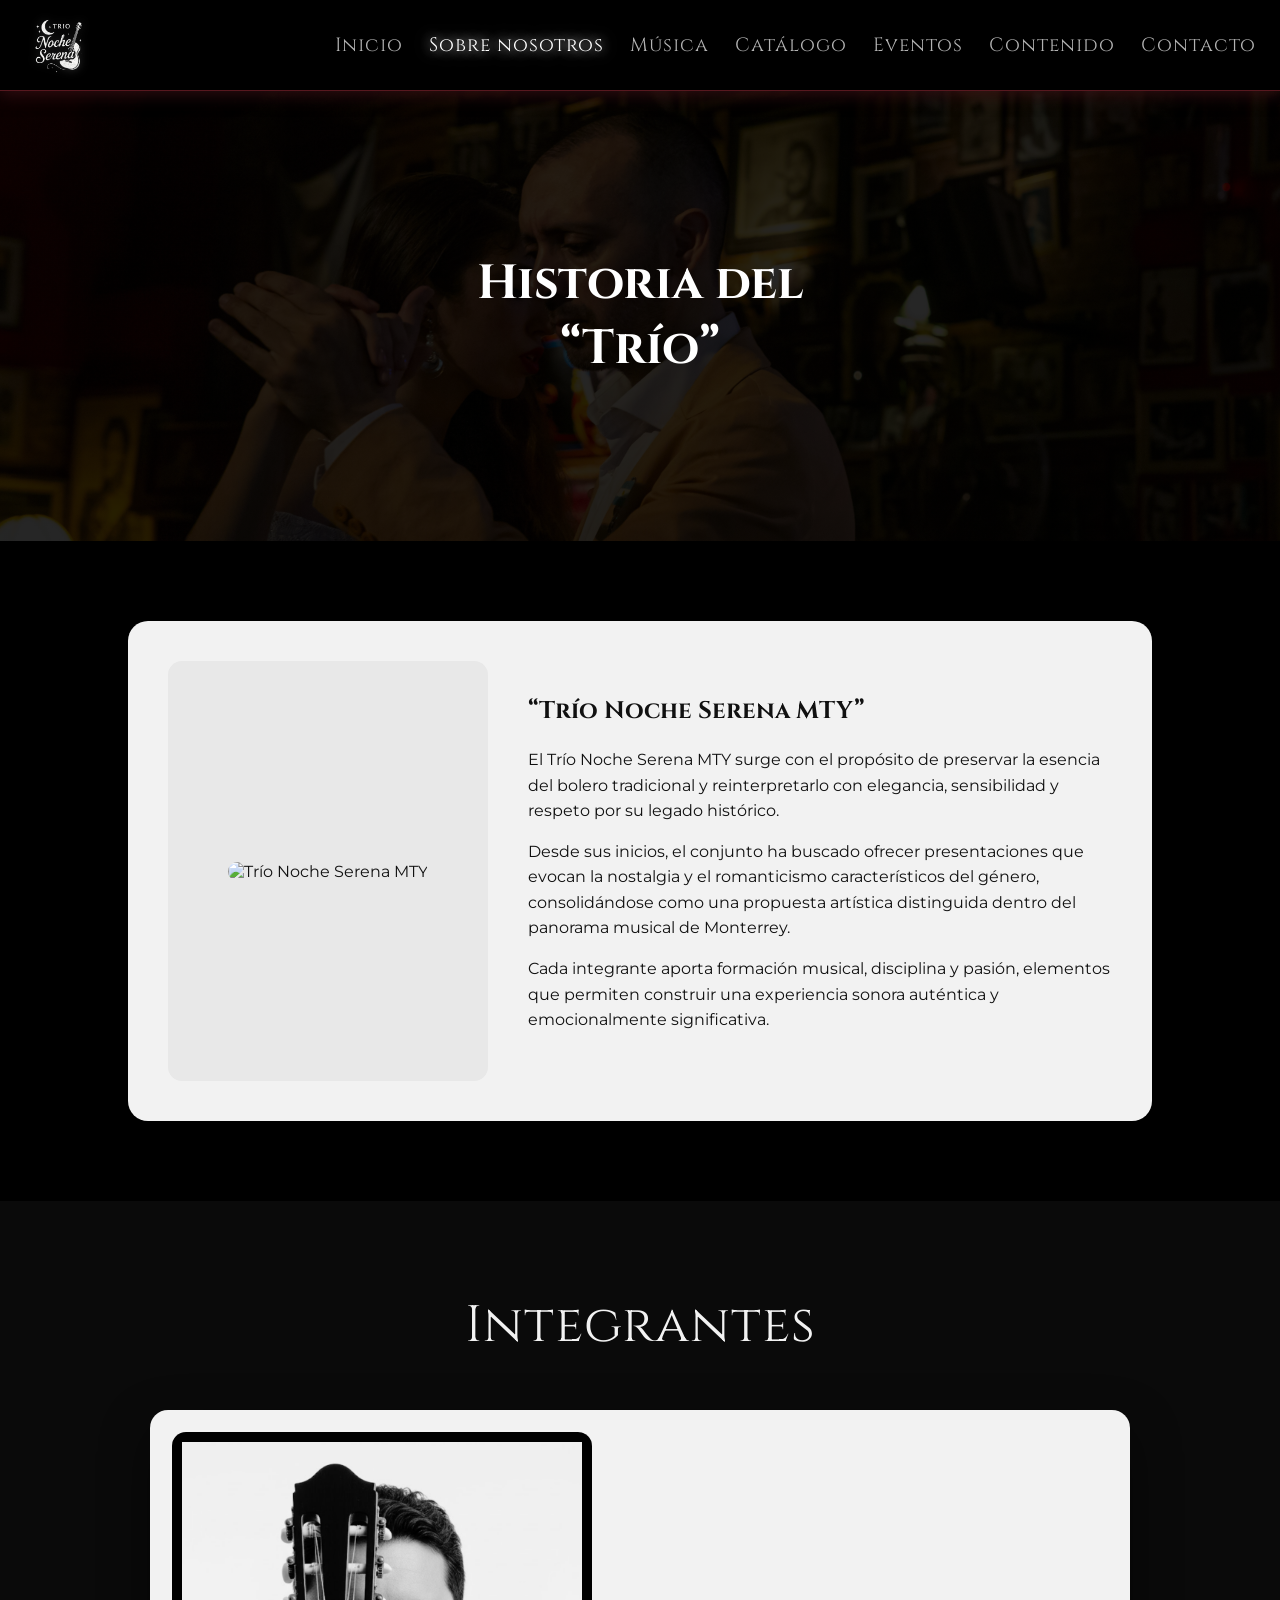
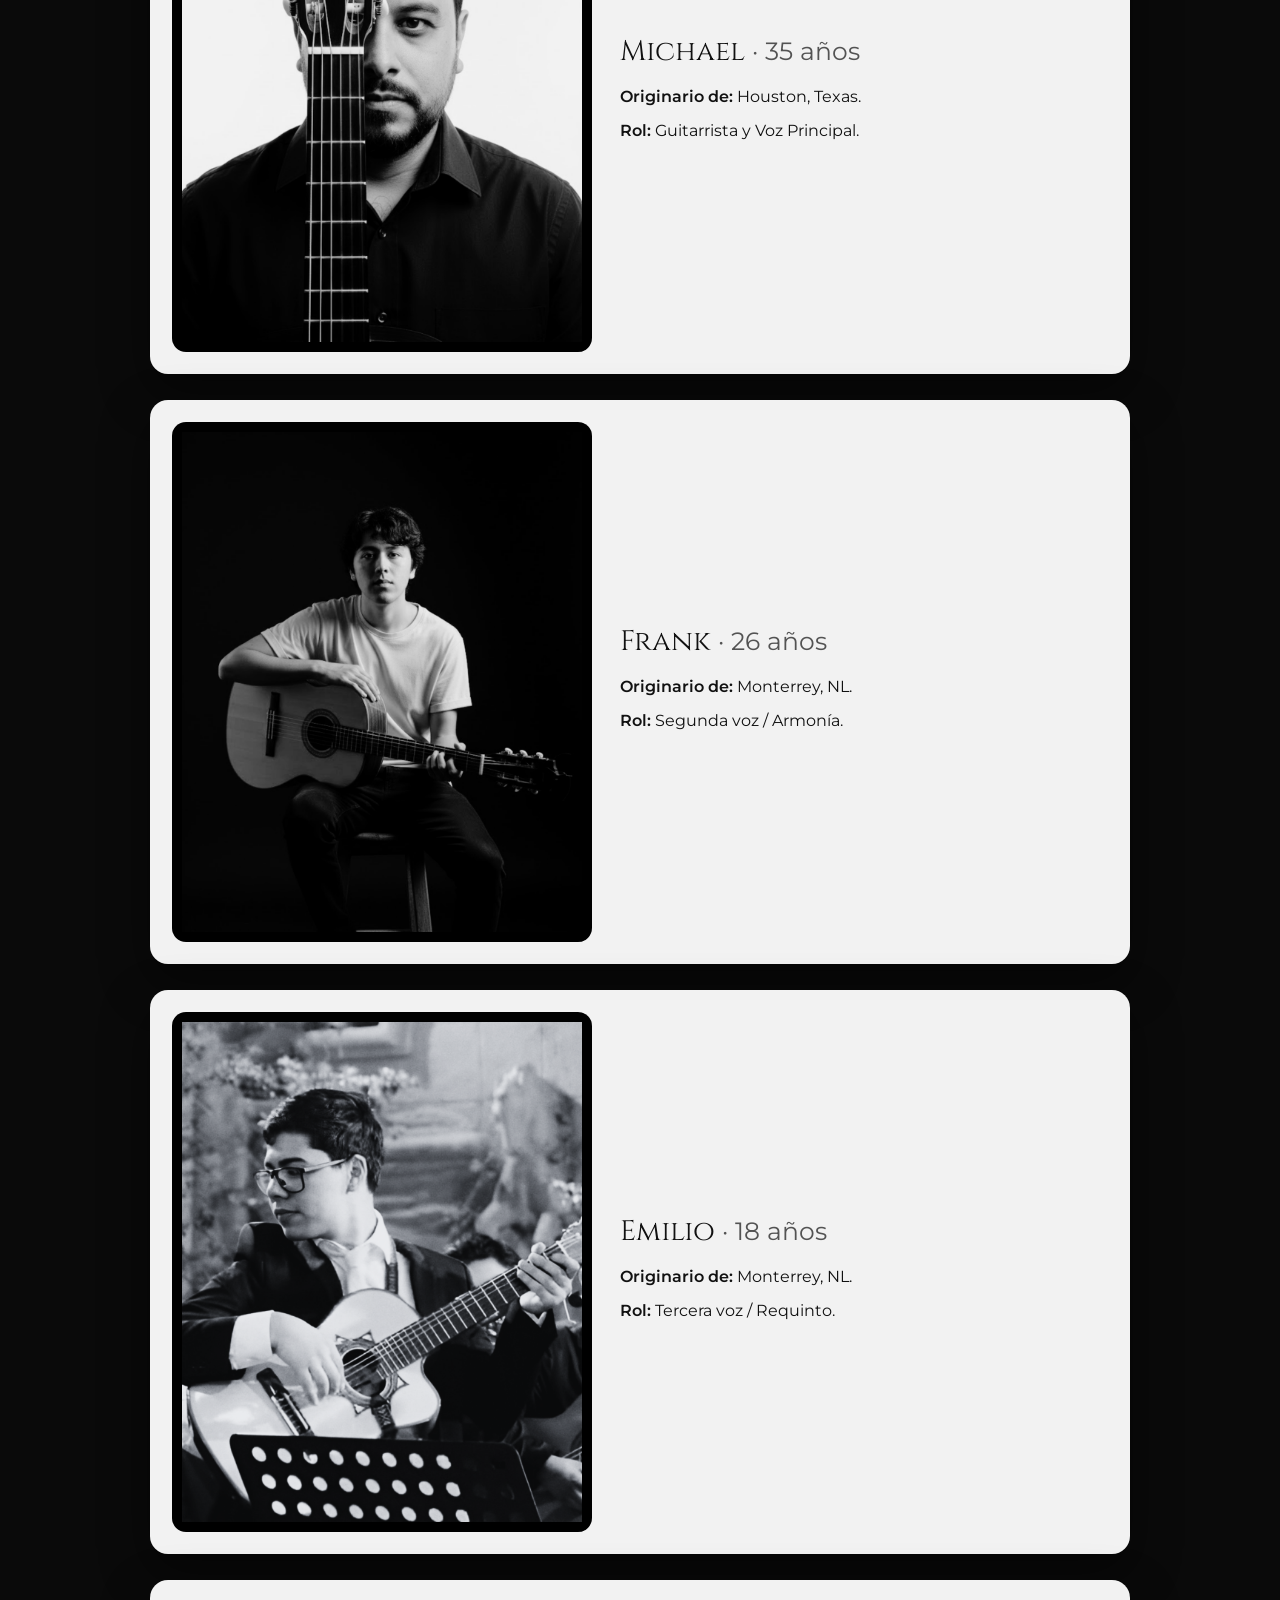
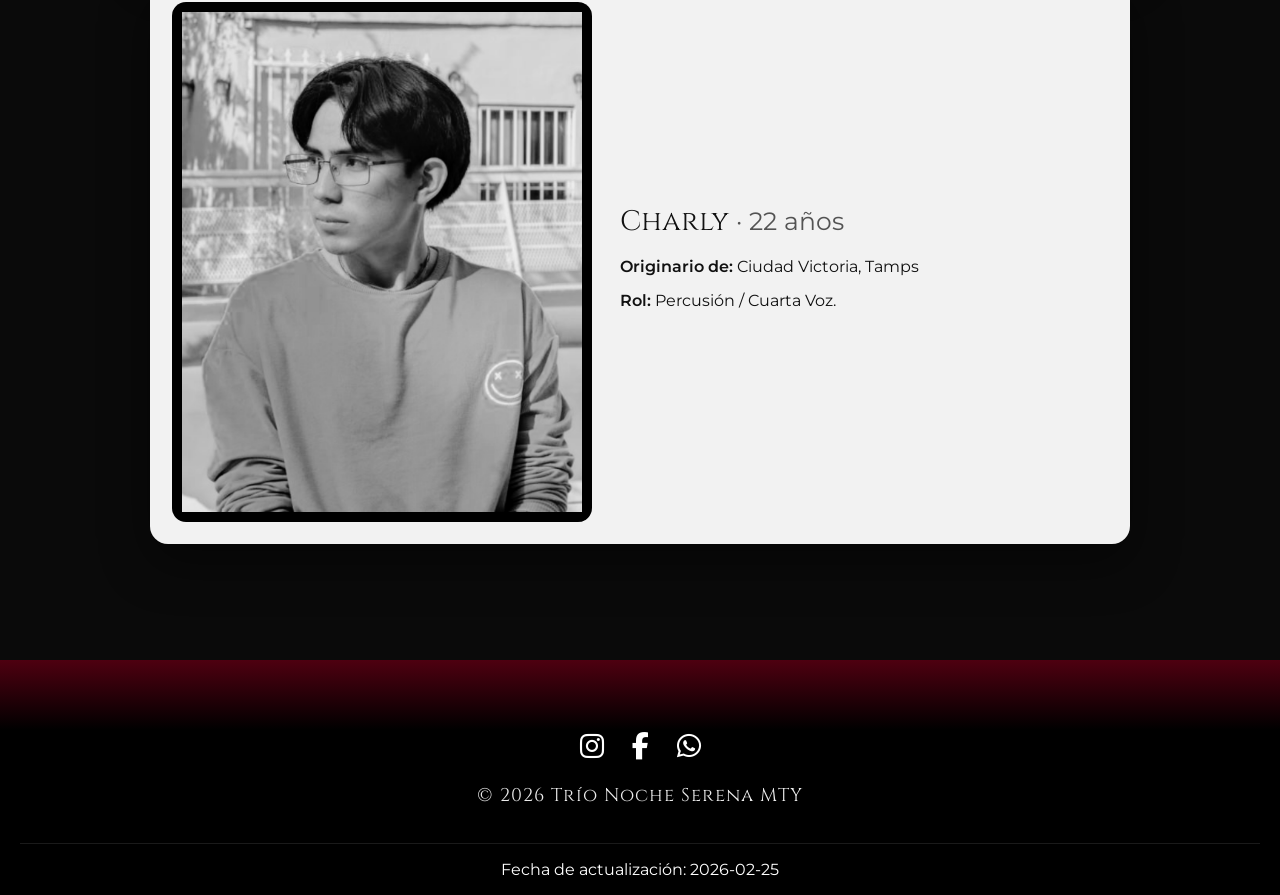
==== commit c523cc92: "06-03-26 update" ====
--- a/vistas/nosotros.html
+++ b/vistas/nosotros.html
@@ -9,10 +9,10 @@
     <link href="https://fonts.googleapis.com/css2?family=Cinzel:wght@400;700&family=Montserrat:wght@300;400;600&display=swap" rel="stylesheet">
     <link rel="stylesheet" href="https://cdnjs.cloudflare.com/ajax/libs/font-awesome/6.5.0/css/all.min.css">
     <!-- CSS -->
-    <link rel="stylesheet" href="/css/styles.css">
+    <link rel="stylesheet" href="../css/styles.css">
 
     <!-- JS -->
-    <script src="/js/app.js" defer></script>
+    <script src="../js/app.js" defer></script>
 </head>
 
 <body>
@@ -21,8 +21,8 @@
 <header>
     <nav class="banner">
 
-        <a class="logo" href="/index.html">
-            <img src="/img/elementos/logosinfondo.png" alt="Noche Serena Logo">
+        <a class="logo" href="../index.html">
+            <img src="../img/elementos/logosinfondo.png" alt="Noche Serena Logo">
         </a>
 
         <button class="menu-toggle" aria-label="Abrir menú">
@@ -32,13 +32,13 @@
         </button>
 
         <ul class="nav-links">
-            <li><a href="/index.html">Inicio</a></li>
-            <li><a href="/nosotros.html" class="active">Sobre nosotros</a></li>
-            <li><a href="/index.html#musica">Música</a></li>
-            <li><a href="/index.html#catalogo">Catálogo</a></li>
-            <li><a href="/index.html#eventos">Eventos</a></li>
-            <li><a href="/index.html#contenido">Contenido</a></li>
-            <li><a href="/index.html#contacto">Contacto</a></li>
+            <li><a href="../index.html">Inicio</a></li>
+            <li><a href="../nosotros.html" class="active">Sobre nosotros</a></li>
+            <li><a href="../index.html#musica">Música</a></li>
+            <li><a href="../index.html#catalogo">Catálogo</a></li>
+            <li><a href="../index.html#eventos">Eventos</a></li>
+            <li><a href="../index.html#contenido">Contenido</a></li>
+            <li><a href="../index.html#contacto">Contacto</a></li>
         </ul>
 
     </nav>
@@ -54,40 +54,39 @@
         </h1>
     </section>
 
-    <!-- TARJETA HISTORIA -->
-    <section class="historia-card-section">
-        <div class="historia-card">
+<!-- TARJETA HISTORIA -->
+<section class="historia-card-section">
+    <div class="historia-card">
 
-            <div class="historia-img">
-                <img src="/img/imagenes_apoyo/grupo2.png" alt="Trío Noche Serena MTY">
-            </div>
+        <div class="historia-img">
+            <img src="../img/imagenes_apoyo/integrantes_de_pie.jpeg" alt="Trío Noche Serena MTY">
+        </div>
 
-            <div class="historia-text">
-                <h2>“Trío Noche Serena MTY”</h2>
+        <div class="historia-text">
+            <h2>“Trío Noche Serena MTY”</h2>
 
-                <p>
-                    El Trío Noche Serena MTY surge con el propósito de preservar 
-                    la esencia del bolero tradicional y reinterpretarlo con 
-                    elegancia, sensibilidad y respeto por su legado histórico.
-                </p>
+            <p>
+                El Trío Noche Serena MTY surge con el propósito de preservar 
+                la esencia del bolero tradicional y reinterpretarlo con 
+                elegancia, sensibilidad y respeto por su legado histórico.
+            </p>
 
-                <p>
-                    Desde sus inicios, el conjunto ha buscado ofrecer presentaciones 
-                    que evocan la nostalgia y el romanticismo característicos del género, 
-                    consolidándose como una propuesta artística distinguida dentro 
-                    del panorama musical de Monterrey.
-                </p>
+            <p>
+                Desde sus inicios, el conjunto ha buscado ofrecer presentaciones 
+                que evocan la nostalgia y el romanticismo característicos del género, 
+                consolidándose como una propuesta artística distinguida dentro 
+                del panorama musical de Monterrey.
+            </p>
 
-                <p>
-                    Cada integrante aporta formación musical, disciplina y pasión, 
-                    elementos que permiten construir una experiencia sonora 
-                    auténtica y emocionalmente significativa.
-                </p>
-            </div>
+            <p>
+                Cada integrante aporta formación musical, disciplina y pasión, 
+                elementos que permiten construir una experiencia sonora 
+                auténtica y emocionalmente significativa.
+            </p>
+        </div>
 
-        </div>
-    </section>
-
+    </div>
+</section>
     <section id="integrantes" class="integrantes">
   <div class="integrantes-inner">
     <h2 class="integrantes-title">Integrantes</h2>
@@ -95,11 +94,11 @@
     <!-- Tarjeta 1 -->
     <article class="integrante-card reveal">
       <div class="integrante-foto">
-        <img src="/img/imagenes_apoyo/michael4.png" alt="Michael">
+        <img src="../img/imagenes_apoyo/michael4.png" alt="Michael">
       </div>
 
       <div class="integrante-info">
-        <h3>Michael <span class="muted">· 30 años</span></h3>
+        <h3>Michael <span class="muted">· 35 años</span></h3>
         <p><strong>Originario de:</strong> Houston, Texas.</p>
         <p><strong>Rol:</strong> Guitarrista y Voz Principal.</p>
       </div>
@@ -109,7 +108,7 @@
 
     <article class="integrante-card reveal">
       <div class="integrante-foto">
-        <img src="/img/imagenes_apoyo/frank 4.png" alt="Frank">
+        <img src="../img/imagenes_apoyo/frank 4.png" alt="Frank">
       </div>
 
       <div class="integrante-info">
@@ -123,7 +122,7 @@
 
     <article class="integrante-card reveal">
       <div class="integrante-foto">
-        <img src="/img/imagenes_apoyo/emilio4.png" alt="Emilio">
+        <img src="../img/imagenes_apoyo/emilio4.png" alt="Emilio">
       </div>
 
       <div class="integrante-info">
@@ -136,7 +135,7 @@
     <!-- Tarjeta 4 -->
     <article class="integrante-card reveal">
       <div class="integrante-foto">
-        <img src="/img/imagenes_apoyo/charly4.png" alt="Charly">
+        <img src="../img/imagenes_apoyo/charly4.png" alt="Charly">
       </div>
 
       <div class="integrante-info">
@@ -154,20 +153,27 @@
 <!-- ================= FOOTER ================= -->
 <footer class="footer">
 
-  <div class="footer-top"></div>
-
   <div class="footer-content">
 
     <div class="footer-social">
-      <a href="https://www.instagram.com/trionocheserena/" target="_blank" aria-label="Instagram">
+      <a href="https://www.instagram.com/trionocheserena/"
+         target="_blank"
+         aria-label="Instagram"
+         onclick="gtag('event','click_instagram_footer',{event_category:'redes',event_label:'footer'});">
         <i class="fab fa-instagram"></i>
       </a>
 
-      <a href="https://www.facebook.com/" target="_blank" aria-label="Facebook">
+      <a href="https://www.facebook.com/profile.php?id=61588191245261"
+         target="_blank"
+         aria-label="Facebook"
+         onclick="gtag('event','click_facebook_footer',{event_category:'redes',event_label:'footer'});">
         <i class="fab fa-facebook-f"></i>
       </a>
 
-      <a href="https://wa.me/528180537652" target="_blank" aria-label="WhatsApp">
+      <a href="https://wa.me/528180537652"
+         target="_blank"
+         aria-label="WhatsApp"
+         onclick="gtag('event','click_whatsapp_footer',{event_category:'contacto',event_label:'footer'});">
         <i class="fab fa-whatsapp"></i>
       </a>
     </div>
@@ -177,10 +183,9 @@
     </p>
 
   </div>
-
+  
   <div class="footer-bottom">
-    <a href="#">Términos y Ayuda</a>
-    <a href="#">Política de privacidad</a>
+    <p>Fecha de actualización: 2026-02-25</p>
   </div>
 
 </footer>
--- a/css/styles.css
+++ b/css/styles.css
@@ -1,6 +1,5 @@
 html{ scroll-behavior: smooth; }
 
-/* 1. RESET Y BASES */
 *{
     margin: 0;
     padding: 0;
@@ -13,7 +12,7 @@
     font-family: 'Montserrat', sans-serif;
 }
 
-/* ================= HEADER ================= */
+/* HEADER */
 header{
     position: sticky;
     top: 0;
@@ -30,9 +29,9 @@
     pointer-events: none;
 }
 
-/* ================= NAV (DESKTOP) ================= */
+/* NAV */
 .banner{
-    position: relative;                 /* importante para el menú desplegable */
+    position: relative;
     display: flex;
     align-items: center;
     justify-content: space-between;
@@ -85,9 +84,8 @@
     transform: translateY(-1px);
 }
 
-/* ================= BOTÓN HAMBURGUESA ================= */
 .menu-toggle{
-    display: none; /* solo móvil */
+    display: none;
     border: 1px solid rgba(88,24,31,0.75);
     background: rgba(0,0,0,0.35);
     border-radius: 10px;
@@ -117,7 +115,11 @@
 }
 
 
-/* ================= HERO ================= */
+/* 
+===================
+       MAIN
+===================
+*/
 .hero{
     position: relative;
     height: 90vh;
@@ -165,7 +167,6 @@
     to{ opacity: 1; transform: translateY(0); }
 }
 
-/* ================= HISTORIA ================= */
 .historia{
     position: relative;
     min-height: 80vh;
@@ -195,7 +196,6 @@
     margin-bottom: 40px;
 }
 
-/* ================= BOTÓN "CINE" ================= */
 .btn-descubre.cine{
     opacity: 0;
     transform: translateY(25px);
@@ -207,8 +207,6 @@
     opacity: 1;
     transform: translateY(0);
 }
-
-/* ================= RESPONSIVE (MÓVIL) ================= */
 @media (max-width: 768px){
     .banner{
         padding: 10px 16px;
@@ -224,7 +222,6 @@
         justify-content: center;
     }
 
-    /* Panel desplegable */
     .nav-links{
         position: absolute;
         left: 0;
@@ -260,15 +257,6 @@
         font-size: 1.1rem;
     }
 
-    .main-con-bordes::before,
-    .main-con-bordes::after{
-        width: 35px;
-    }
-
-    .hero-logo{
-        max-width: 300px;
-    }
-
     .historia{
         padding: 60px 5%;
         min-height: 60vh;
@@ -289,14 +277,10 @@
     .btn-descubre.cine{ opacity: 1; transform: none; transition: none; }
 }
 
-/* ===== BOTÓN CINE PRO ===== */
-
-/* Asegura que la sección sea referencia para posicionar el botón */
 .historia{
   position: relative;
 }
 
-/* Posición tipo tu referencia */
 .cta-descubre{
   position: absolute;
   left: 10%;
@@ -304,7 +288,6 @@
   z-index: 10;
 }
 
-/* Botón base */
 .btn-descubre{
   font-family: 'Cinzel', serif;
   text-decoration: none;
@@ -327,7 +310,7 @@
   opacity: 0.95;
 }
 
-/* Flecha con línea (como editorial) */
+/* Flecha con línea */
 .btn-descubre .cta-arrow{
   display: inline-flex;
   align-items: center;
@@ -350,13 +333,13 @@
   opacity: 0.95;
 }
 
-/* Hover elegante */
+/* Hover */
 .btn-descubre:hover .cta-arrow .arrow{
   transform: translateX(15px);
   opacity: 1;
 }
 
-/* ===== ANIMACIÓN "CINE PRO" POR PARTES ===== */
+/* Animación */
 .btn-descubre.cine-pro .cta-normal,
 .btn-descubre.cine-pro .cta-italica,
 .btn-descubre.cine-pro .cta-arrow{
@@ -366,7 +349,7 @@
   will-change: opacity, transform;
 }
 
-/* Cuando se vuelve visible: aparecen por partes con delay */
+/*Animaciones delay*/
 .btn-descubre.cine-pro.is-visible .cta-normal{
   opacity: 1;
   transform: translateY(0);
@@ -384,8 +367,6 @@
   transform: translateY(2px);
   transition-delay: 0.34s;
 }
-
-/* Responsive: en móvil mejor centrado y más arriba */
 @media (max-width: 768px){
   .cta-descubre{
     left: 50%;
@@ -407,7 +388,6 @@
   }
 }
 
-/* Reduce motion */
 @media (prefers-reduced-motion: reduce){
   .btn-descubre.cine-pro .cta-normal,
   .btn-descubre.cine-pro .cta-italica,
@@ -452,7 +432,7 @@
 .propuesta-title{
   margin: 0 0 28px;
   color: #fff;
-  text-shadow: 0 2px 18px rgba(0,0,0,0.65);
+  text-shadow: 0 2px 18px rgba(255, 255, 255, 0.65);
 }
 
 .propuesta-title .ornamento{
@@ -532,7 +512,7 @@
   }
 }
 
-/* ===== SECCIÓN: EXPERIENCIA Y DISTINCIÓN (BLOQUE NEGRO) ===== */
+/* ===== SECCIÓN: EXPERIENCIA ===== */
 .bloque-cita{
   background: #000;
   min-height: 95vh;
@@ -588,12 +568,12 @@
 
   background:
     linear-gradient(rgba(0,0,0,0.62), rgba(0,0,0,0.62)),
-    url('../img/fondos/3.png') center/cover no-repeat; /* cambia por tu fondo */
+    url('../img/fondos/3.png') center/cover no-repeat;
   background-color: #000;
   overflow: hidden;
 }
 
-/* overlay con “niebla”/blur visual */
+/* overlay */
 .contacto-overlay{
   position: absolute;
   inset: 0;
@@ -601,7 +581,7 @@
   pointer-events: none;
 }
 
-/* “marcos” laterales decorativos (sin imagen) */
+/* “marcos” laterales decorativos (sin imagen) 
 .contacto::before,
 .contacto::after{
   content:"";
@@ -618,6 +598,7 @@
 
 .contacto::before{ left: 0; }
 .contacto::after{ right: 0; }
+*/
 
 .contacto-inner{
   position: relative;
@@ -747,11 +728,8 @@
   }
 }
 
-/* ================= FIX BOTÓN RESPONSIVE REAL ================= */
-
-/* Desktop: botón cinematográfico abajo */
 .historia{
-  padding-bottom: 220px; /* espacio para el botón */
+  padding-bottom: 220px; 
 }
 
 .cta-descubre{
@@ -769,7 +747,6 @@
     align-items: center;
   }
 
-  /* El botón deja de ser absoluto */
   .cta-descubre{
     position: relative;
     left: auto;
@@ -795,9 +772,6 @@
   }
 }
 
-/* ================= CTA ESTILO "NETFLIX LANDING" ================= */
-
-/* Base del botón */
 .btn-descubre{
   font-family: 'Cinzel', serif;
   text-decoration: none;
@@ -807,16 +781,13 @@
   gap: 14px;
   letter-spacing: 0.8px;
 
-  /* sensación premium */
   padding: 10px 2px;
   border-radius: 10px;
   position: relative;
 
-  /* hover suave */
   transition: transform .35s cubic-bezier(.2,.9,.2,1), opacity .35s ease;
 }
 
-/* Subrayado dinámico (tipo CTA Netflix) */
 .btn-descubre::after{
   content:"";
   position:absolute;
@@ -831,7 +802,6 @@
   opacity: .9;
 }
 
-/* Flecha */
 .btn-descubre .flecha{
   display:inline-block;
   font-size: 1.2em;
@@ -840,7 +810,6 @@
   opacity: .95;
 }
 
-/* Hover */
 .btn-descubre:hover{
   transform: translateY(-1px);
   opacity: 0.95;
@@ -855,19 +824,14 @@
   opacity: 1;
 }
 
-/* Focus (teclado) bonito */
 .btn-descubre:focus-visible{
   outline: 2px solid rgba(255,255,255,0.55);
   outline-offset: 6px;
 }
 
-/* Glow guinda MUY sutil (no neón) */
 .btn-descubre:hover{
   text-shadow: 0 8px 30px rgba(88,24,31,0.25);
 }
-
-/* ================= REVEAL "NETFLIX" (con blur) ================= */
-/* Estado oculto (por observer) */
 .btn-descubre.cine{
   opacity: 0;
   transform: translateY(18px);
@@ -876,14 +840,11 @@
   will-change: opacity, transform, filter;
 }
 
-/* Estado visible */
 .btn-descubre.cine.is-visible{
   opacity: 1;
   transform: translateY(0);
   filter: blur(0);
 }
-
-/* Reduce motion */
 
 @media (max-width: 768px){
   .btn-descubre{
@@ -900,7 +861,6 @@
   }
 }
 
-/* ===== HERO HISTORIA ===== */
 .hero-historia {
     height: 50vh;
     display: flex;
@@ -917,7 +877,6 @@
     font-size: 3rem;
     color: #fff;
 }
-
 /* ===== TARJETA HISTORIA ===== */
 .historia-card-section {
     padding: 80px 10%;
@@ -929,17 +888,36 @@
     background: #f2f2f2;
     color: #111;
     border-radius: 20px;
-    padding: 50px;
-    display: flex;
+    padding: 40px;
+    display: grid;
+    grid-template-columns: 320px 1fr;
     gap: 40px;
     max-width: 1100px;
     align-items: center;
 }
 
+/* contenedor de imagen */
+.historia-img {
+    width: 100%;
+    min-height: 420px;
+    background: #e8e8e8;
+    border-radius: 14px;
+    overflow: hidden;
+    display: flex;
+    align-items: center;
+    justify-content: center;
+    padding: 12px;
+}
+
+/* imagen vertical: completa y sin recorte */
 .historia-img img {
-    width: 100%;
-    max-width: 400px;
-    border-radius: 12px;
+    max-width: 100%;
+    max-height: 400px;
+    width: auto;
+    height: auto;
+    object-fit: contain;
+    display: block;
+    border-radius: 10px;
 }
 
 .historia-text h2 {
@@ -952,14 +930,21 @@
     line-height: 1.6;
 }
 
-/* Responsive */
+/* responsive */
 @media (max-width: 900px) {
     .historia-card {
-        flex-direction: column;
+        grid-template-columns: 1fr;
         text-align: center;
     }
-}
-
+
+    .historia-img {
+        min-height: 320px;
+    }
+
+    .historia-img img {
+        max-height: 300px;
+    }
+}
 /* ===== SECCIÓN INTEGRANTES ===== */
 .integrantes{
   position: relative;
@@ -982,7 +967,6 @@
   letter-spacing: 1px;
 }
 
-/* Tarjeta */
 .integrante-card{
   display: grid;
   grid-template-columns: 420px 1fr;
@@ -1012,7 +996,6 @@
     display: block;
 }
 
-/* Texto */
 .integrante-info h3{
   font-family: 'Cinzel', serif;
   font-weight: 400;
@@ -1039,7 +1022,12 @@
   font-weight: 600;
 }
 
-/* ===== Animación reveal tipo “landing” ===== */
+
+
+
+
+
+/* ===== Animación reveal ===== */
 .reveal{
   opacity: 0;
   transform: translateY(22px);
@@ -1073,8 +1061,12 @@
     transition: none;
   }
 }
+
+
+
+
 /* =========================
-   FOOTER CINEMÁTICO LIMPIO
+   FOOTER ELEGANTE CORREGIDO
 ========================= */
 
 .footer {
@@ -1082,70 +1074,67 @@
   background: #000;
   color: #fff;
   text-align: center;
-  padding: 100px 20px 0;
-  overflow: hidden; /* importante */
-  opacity: 0;
-  transform: translateY(40px);
-  transition: opacity 1s ease, transform 1s ease;
-}
-
-.footer.visible {
+  padding: 70px 20px 0;
+  overflow: hidden;
   opacity: 1;
-  transform: translateY(0);
-}
-
-/* Degradado elegante controlado */
+  transform: none;
+}
+
+/* degradado fino arriba del footer */
 .footer::before {
   content: "";
   position: absolute;
-  top: -70px;              /* mucho más controlado */
+  top: 0;
   left: 0;
   width: 100%;
-  height: 120px;           /* más corto */
+  height: 70px;
   background: linear-gradient(
     to bottom,
-    rgba(120, 0, 25, 0.65),
-    rgba(0, 0, 0, 0)
+    rgba(120, 0, 25, 0.65) 0%,
+    rgba(0, 0, 0, 0) 100%
   );
   pointer-events: none;
 }
 
-/* Contenido */
+/* contenido */
 .footer-content {
   position: relative;
   z-index: 2;
-  padding-bottom: 45px;
-}
-
-/* Redes */
+  padding-bottom: 35px;
+}
+
+/* redes */
 .footer-social {
   display: flex;
   justify-content: center;
   gap: 28px;
-  margin-bottom: 18px;
+  margin-bottom: 20px;
 }
 
 .footer-social a {
   color: #fff;
   font-size: 1.7rem;
-  transition: transform 0.3s ease, color 0.3s ease;
+  transition: transform 0.3s ease, color 0.3s ease, text-shadow 0.3s ease;
 }
 
 .footer-social a:hover {
-  transform: scale(1.15);
+  transform: scale(1.12);
   color: #c62d3f;
-}
-
-/* Copyright */
+  text-shadow: 0 0 8px rgba(198, 45, 63, 0.4);
+}
+
+/* copyright */
 .footer-copy {
   font-family: 'Cinzel', serif;
   font-size: 1.15rem;
   letter-spacing: 1px;
-}
-
-/* Línea inferior */
+  margin: 0;
+  opacity: 0.92;
+}
+
+/* parte inferior */
 .footer-bottom {
-  border-top: 1px solid rgba(255, 255, 255, 0.12);
+  border-top: 1px solid rgba(255, 255, 255, 0.10);
   padding: 16px 0;
 }
 
@@ -1154,7 +1143,7 @@
   margin: 0 auto;
   display: flex;
   justify-content: flex-start;
-  gap: 24px;
+  gap: 28px;
   padding: 0 28px;
 }
 
@@ -1167,4 +1156,25 @@
 
 .footer-bottom a:hover {
   color: #fff;
+}
+
+/* responsive */
+@media (max-width: 768px) {
+  .footer {
+    padding: 60px 20px 0;
+  }
+
+  .footer-social {
+    gap: 22px;
+  }
+
+  .footer-social a {
+    font-size: 1.5rem;
+  }
+
+  .footer-bottom-inner {
+    flex-direction: column;
+    align-items: flex-start;
+    gap: 10px;
+  }
 }
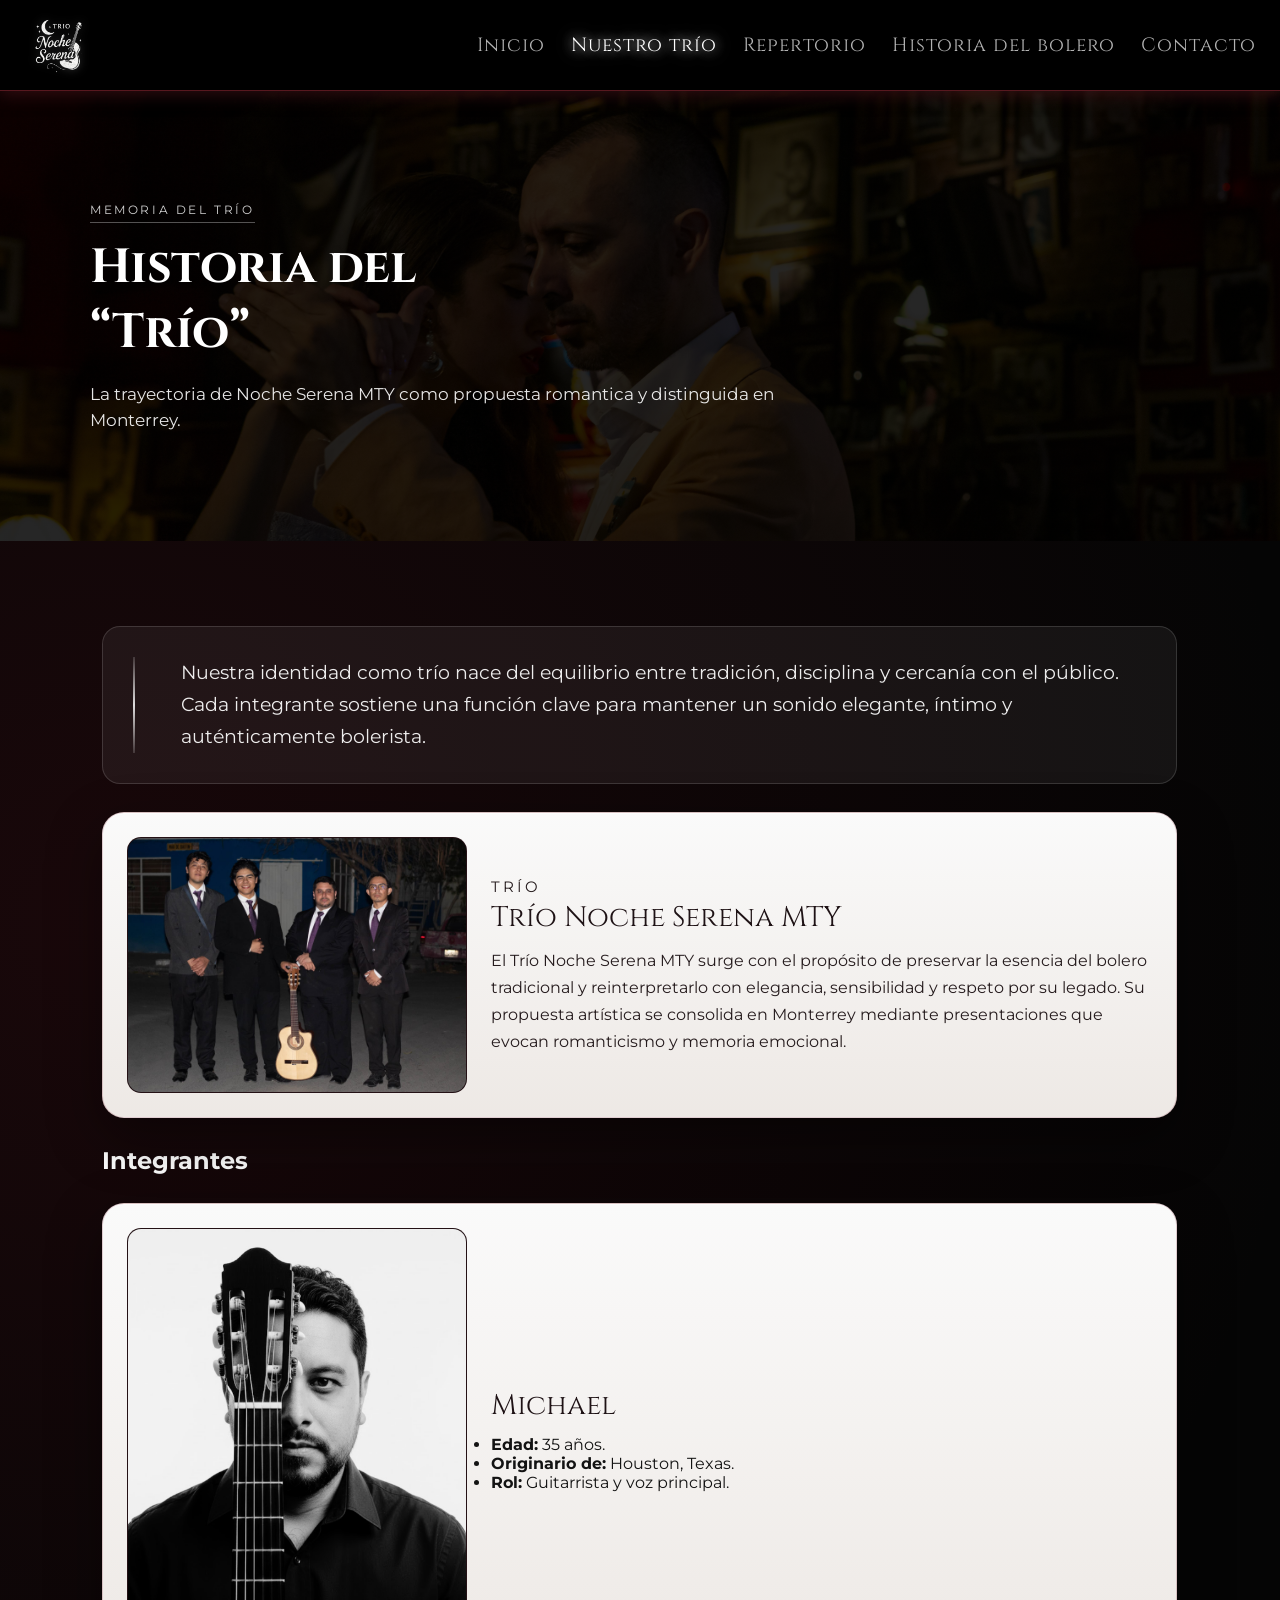
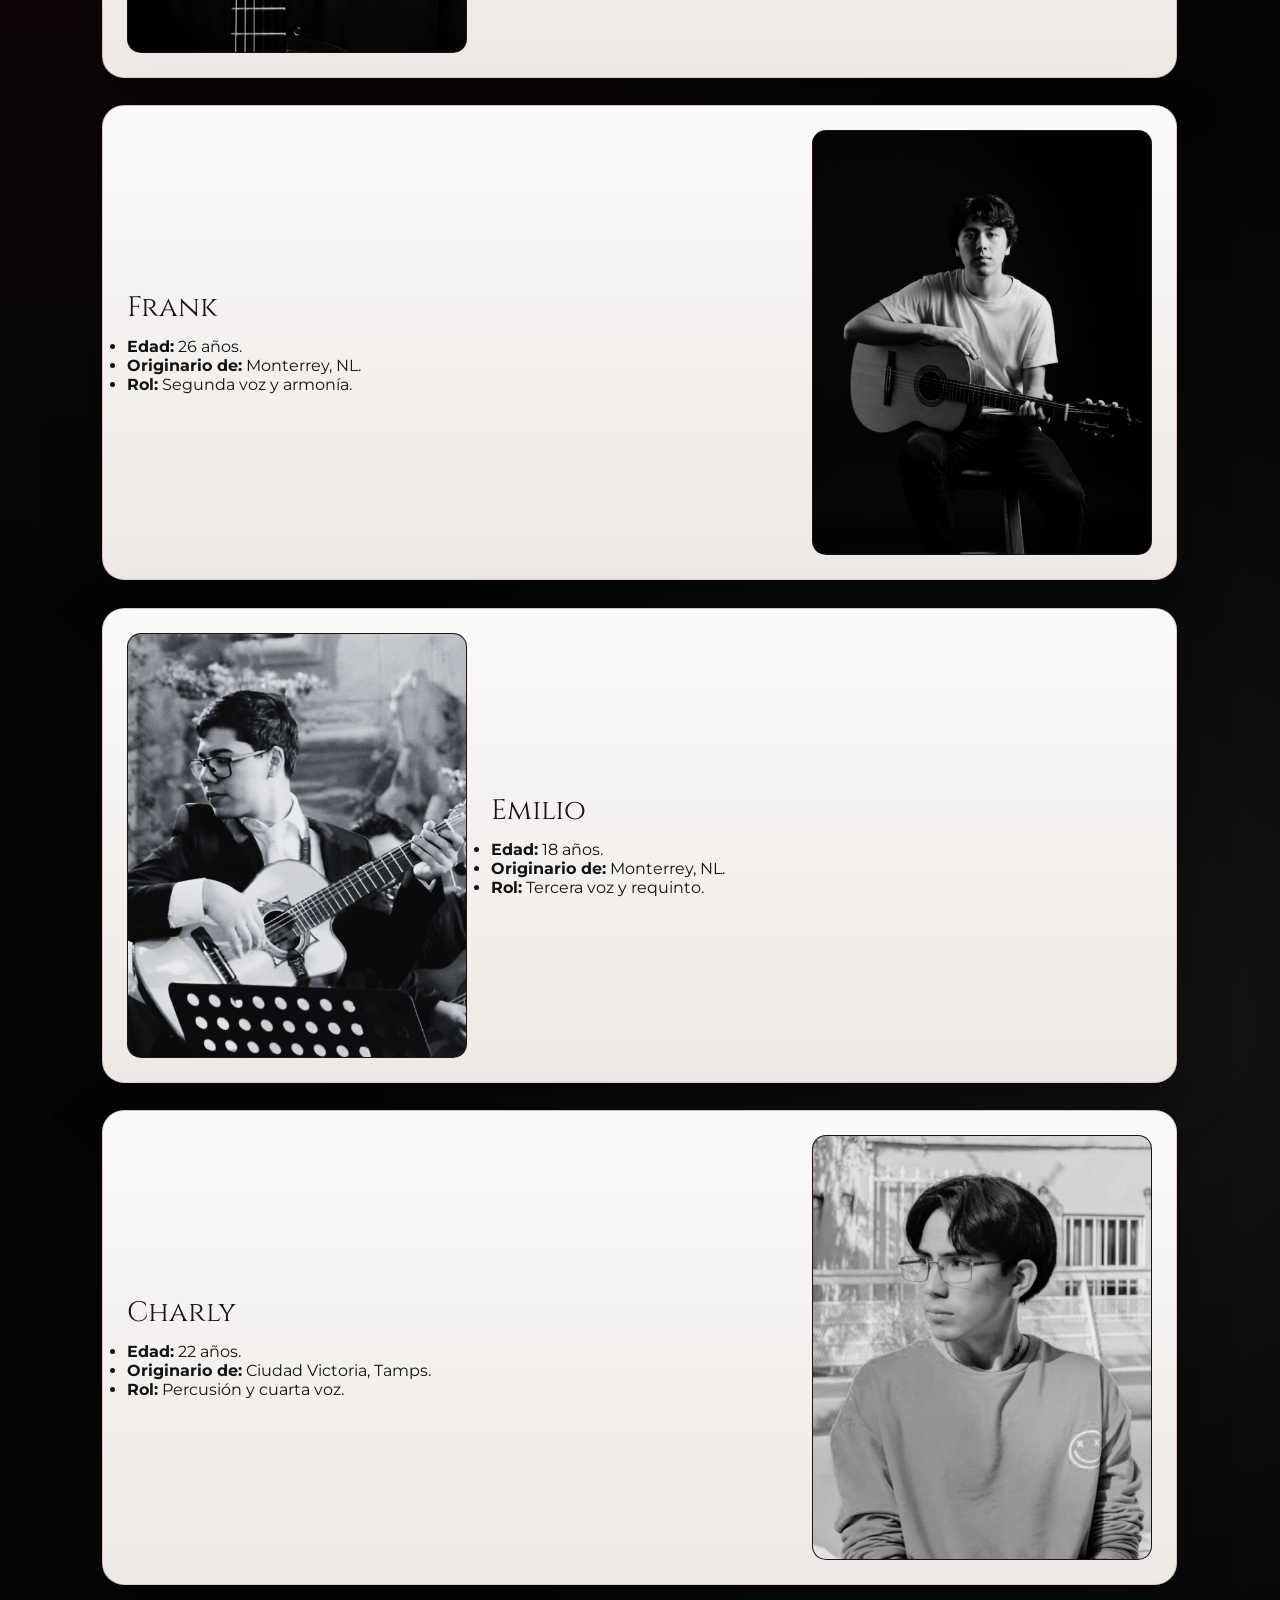
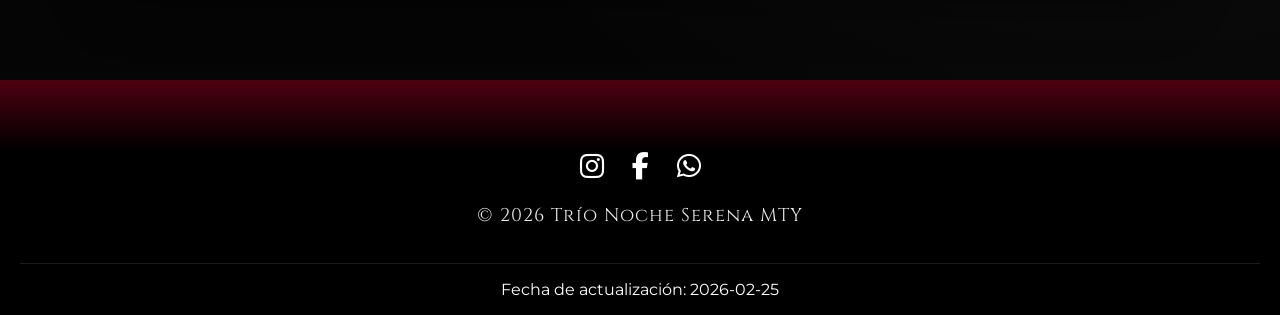
==== commit d4b58bd0: "Actualiza recursos visuales y vistas" ====
--- a/vistas/nosotros.html
+++ b/vistas/nosotros.html
@@ -33,11 +33,9 @@
 
         <ul class="nav-links">
             <li><a href="../index.html">Inicio</a></li>
-            <li><a href="../nosotros.html" class="active">Sobre nosotros</a></li>
-            <li><a href="../index.html#musica">Música</a></li>
-            <li><a href="../index.html#catalogo">Catálogo</a></li>
-            <li><a href="../index.html#eventos">Eventos</a></li>
-            <li><a href="../index.html#contenido">Contenido</a></li>
+          <li><a href="nosotros.html" class="active">Nuestro trío</a></li>
+            <li><a href="../vistas/repertorio.html">Repertorio</a></li>
+          <li><a href="historia.html">Historia del bolero</a></li>
             <li><a href="../index.html#contacto">Contacto</a></li>
         </ul>
 
@@ -49,104 +47,108 @@
 
     <!-- HERO HISTORIA -->
     <section class="hero-historia">
+      <div class="hero-editorial-inner">
+        <p class="hero-editorial-kicker">Memoria del Trío</p>
         <h1 class="hero-historia-title">
-            Historia del <br> “Trío”
+          Historia del <br> “Trío”
         </h1>
+        <p class="hero-editorial-subtitle">
+          La trayectoria de Noche Serena MTY como propuesta romantica y distinguida en Monterrey.
+        </p>
+      </div>
     </section>
 
-<!-- TARJETA HISTORIA -->
-<section class="historia-card-section">
-    <div class="historia-card">
+  <section class="bolero-section" id="integrantes">
+    <div class="bolero-inner">
+      <article class="bolero-apertura reveal">
+        <div class="bolero-apertura-linea" aria-hidden="true"></div>
+        <p>
+          Nuestra identidad como trío nace del equilibrio entre tradición, disciplina y cercanía
+          con el público. Cada integrante sostiene una función clave para mantener un sonido
+          elegante, íntimo y auténticamente bolerista.
+        </p>
+      </article>
 
-        <div class="historia-img">
-            <img src="../img/imagenes_apoyo/integrantes_de_pie.jpeg" alt="Trío Noche Serena MTY">
+      <article class="bolero-escena reveal">
+        <div class="bolero-escena-media">
+          <img src="../img/imagenes_apoyo/integrantes_de_pie.jpeg" alt="Trío Noche Serena MTY">
         </div>
 
-        <div class="historia-text">
-            <h2>“Trío Noche Serena MTY”</h2>
+        <div class="bolero-escena-copy">
+          <p class="bolero-escena-num">TRÍO</p>
+          <h2>Trío Noche Serena MTY</h2>
+          <p>
+            El Trío Noche Serena MTY surge con el propósito de preservar la esencia del bolero
+            tradicional y reinterpretarlo con elegancia, sensibilidad y respeto por su legado.
+            Su propuesta artística se consolida en Monterrey mediante presentaciones que evocan
+            romanticismo y memoria emocional.
+          </p>
+        </div>
+      </article>
 
-            <p>
-                El Trío Noche Serena MTY surge con el propósito de preservar 
-                la esencia del bolero tradicional y reinterpretarlo con 
-                elegancia, sensibilidad y respeto por su legado histórico.
-            </p>
+      <h2 class="bolero-bloque-titulo">Integrantes</h2>
 
-            <p>
-                Desde sus inicios, el conjunto ha buscado ofrecer presentaciones 
-                que evocan la nostalgia y el romanticismo característicos del género, 
-                consolidándose como una propuesta artística distinguida dentro 
-                del panorama musical de Monterrey.
-            </p>
-
-            <p>
-                Cada integrante aporta formación musical, disciplina y pasión, 
-                elementos que permiten construir una experiencia sonora 
-                auténtica y emocionalmente significativa.
-            </p>
+      <article class="bolero-escena reveal">
+        <div class="bolero-escena-media">
+          <img src="../img/imagenes_apoyo/michael4.png" alt="Michael">
         </div>
 
+        <div class="bolero-escena-copy">
+          <h2>Michael</h2>
+          <ul class="bolero-lista">
+            <li><strong>Edad:</strong> 35 años.</li>
+            <li><strong>Originario de:</strong> Houston, Texas.</li>
+            <li><strong>Rol:</strong> Guitarrista y voz principal.</li>
+          </ul>
+        </div>
+      </article>
+
+      <article class="bolero-escena bolero-escena-inversa reveal">
+        <div class="bolero-escena-media">
+          <img src="../img/imagenes_apoyo/frank 4.png" alt="Frank">
+        </div>
+
+        <div class="bolero-escena-copy">
+          <h2>Frank</h2>
+          <ul class="bolero-lista">
+            <li><strong>Edad:</strong> 26 años.</li>
+            <li><strong>Originario de:</strong> Monterrey, NL.</li>
+            <li><strong>Rol:</strong> Segunda voz y armonía.</li>
+          </ul>
+        </div>
+      </article>
+
+      <article class="bolero-escena reveal">
+        <div class="bolero-escena-media">
+          <img src="../img/imagenes_apoyo/emilio4.png" alt="Emilio">
+        </div>
+
+        <div class="bolero-escena-copy">
+          <h2>Emilio</h2>
+          <ul class="bolero-lista">
+            <li><strong>Edad:</strong> 18 años.</li>
+            <li><strong>Originario de:</strong> Monterrey, NL.</li>
+            <li><strong>Rol:</strong> Tercera voz y requinto.</li>
+          </ul>
+        </div>
+      </article>
+
+      <article class="bolero-escena bolero-escena-inversa reveal">
+        <div class="bolero-escena-media">
+          <img src="../img/imagenes_apoyo/charly4.png" alt="Charly">
+        </div>
+
+        <div class="bolero-escena-copy">
+          <h2>Charly</h2>
+          <ul class="bolero-lista">
+            <li><strong>Edad:</strong> 22 años.</li>
+            <li><strong>Originario de:</strong> Ciudad Victoria, Tamps.</li>
+            <li><strong>Rol:</strong> Percusión y cuarta voz.</li>
+          </ul>
+        </div>
+      </article>
     </div>
-</section>
-    <section id="integrantes" class="integrantes">
-  <div class="integrantes-inner">
-    <h2 class="integrantes-title">Integrantes</h2>
-
-    <!-- Tarjeta 1 -->
-    <article class="integrante-card reveal">
-      <div class="integrante-foto">
-        <img src="../img/imagenes_apoyo/michael4.png" alt="Michael">
-      </div>
-
-      <div class="integrante-info">
-        <h3>Michael <span class="muted">· 35 años</span></h3>
-        <p><strong>Originario de:</strong> Houston, Texas.</p>
-        <p><strong>Rol:</strong> Guitarrista y Voz Principal.</p>
-      </div>
-    </article>
-
-    <!-- Tarjeta 2 -->
-
-    <article class="integrante-card reveal">
-      <div class="integrante-foto">
-        <img src="../img/imagenes_apoyo/frank 4.png" alt="Frank">
-      </div>
-
-      <div class="integrante-info">
-        <h3>Frank <span class="muted">· 26 años</span></h3>
-        <p><strong>Originario de:</strong> Monterrey, NL.</p>
-        <p><strong>Rol:</strong> Segunda voz / Armonía.</p>
-      </div>
-    </article>
-
-    <!-- Tarjeta 3 -->
-
-    <article class="integrante-card reveal">
-      <div class="integrante-foto">
-        <img src="../img/imagenes_apoyo/emilio4.png" alt="Emilio">
-      </div>
-
-      <div class="integrante-info">
-        <h3>Emilio <span class="muted">· 18 años</span></h3>
-        <p><strong>Originario de:</strong> Monterrey, NL.</p>
-        <p><strong>Rol:</strong> Tercera voz / Requinto.</p>
-      </div>
-    </article>
-
-    <!-- Tarjeta 4 -->
-    <article class="integrante-card reveal">
-      <div class="integrante-foto">
-        <img src="../img/imagenes_apoyo/charly4.png" alt="Charly">
-      </div>
-
-      <div class="integrante-info">
-        <h3>Charly <span class="muted">· 22 años</span></h3>
-        <p><strong>Originario de:</strong> Ciudad Victoria, Tamps</p>
-        <p><strong>Rol:</strong> Percusión / Cuarta Voz.</p>
-      </div>
-    </article>
-
-  </div>
-</section>
+  </section>
 
 </main>
 
--- a/css/styles.css
+++ b/css/styles.css
@@ -299,74 +299,6 @@
   letter-spacing: 0.5px;
 }
 
-/* Partes */
-.btn-descubre .cta-normal{
-  font-weight: 400;
-}
-
-.btn-descubre .cta-italica{
-  font-style: italic;
-  font-weight: 300;
-  opacity: 0.95;
-}
-
-/* Flecha con línea */
-.btn-descubre .cta-arrow{
-  display: inline-flex;
-  align-items: center;
-  gap: 14px;
-  transform: translateY(2px);
-}
-
-.btn-descubre .cta-arrow .line{
-  width: clamp(45px, 6vw, 85px);
-  height: 2px;
-  background: rgba(255,255,255,0.9);
-  display: inline-block;
-  opacity: 0.9;
-}
-
-.btn-descubre .cta-arrow .arrow{
-  font-size: clamp(2.2rem, 4vw, 3.6rem);
-  line-height: 1;
-  transition: transform 0.35s ease, opacity 0.35s ease;
-  opacity: 0.95;
-}
-
-/* Hover */
-.btn-descubre:hover .cta-arrow .arrow{
-  transform: translateX(15px);
-  opacity: 1;
-}
-
-/* Animación */
-.btn-descubre.cine-pro .cta-normal,
-.btn-descubre.cine-pro .cta-italica,
-.btn-descubre.cine-pro .cta-arrow{
-  opacity: 0;
-  transform: translateY(18px);
-  transition: opacity 0.9s ease, transform 0.9s ease;
-  will-change: opacity, transform;
-}
-
-/*Animaciones delay*/
-.btn-descubre.cine-pro.is-visible .cta-normal{
-  opacity: 1;
-  transform: translateY(0);
-  transition-delay: 0.00s;
-}
-
-.btn-descubre.cine-pro.is-visible .cta-italica{
-  opacity: 1;
-  transform: translateY(0);
-  transition-delay: 0.18s;
-}
-
-.btn-descubre.cine-pro.is-visible .cta-arrow{
-  opacity: 1;
-  transform: translateY(2px);
-  transition-delay: 0.34s;
-}
 @media (max-width: 768px){
   .cta-descubre{
     left: 50%;
@@ -382,20 +314,6 @@
     gap: 12px;
     flex-wrap: wrap;
   }
-
-  .btn-descubre .cta-arrow{
-    margin-left: 6px;
-  }
-}
-
-@media (prefers-reduced-motion: reduce){
-  .btn-descubre.cine-pro .cta-normal,
-  .btn-descubre.cine-pro .cta-italica,
-  .btn-descubre.cine-pro .cta-arrow{
-    opacity: 1;
-    transform: none;
-    transition: none;
-  }
 }
 
 /* ===== SECCIÓN: PROPUESTA MUSICAL ===== */
@@ -428,6 +346,18 @@
   padding: 10px;
 }
 
+.propuesta-kicker{
+  display: inline-block;
+  margin: 0 0 12px;
+  font-family: 'Montserrat', sans-serif;
+  text-transform: uppercase;
+  letter-spacing: 0.22em;
+  font-size: 0.74rem;
+  color: rgba(255,255,255,0.86);
+  border-bottom: 1px solid rgba(255,255,255,0.35);
+  padding-bottom: 5px;
+}
+
 /* TÍTULO */
 .propuesta-title{
   margin: 0 0 28px;
@@ -463,40 +393,77 @@
   margin-top: 6px;
 }
 
-/* INTRO */
-.propuesta-intro{
+.propuesta-subtitle{
+  margin: 0 auto 22px;
+  max-width: 760px;
+  color: rgba(255,255,255,0.9);
   font-family: 'Montserrat', sans-serif;
-  color: rgba(255,255,255,0.92);
-  font-size: clamp(1.1rem, 2.2vw, 1.7rem);
-  line-height: 1.45;
-  margin: 0 0 20px;
-  text-shadow: 0 2px 18px rgba(0,0,0,0.65);
-}
-
-/* LISTA */
-.propuesta-lista{
-  list-style: none;
-  padding: 0;
-  margin: 0 0 28px;
-}
-
-.propuesta-lista li{
+  line-height: 1.6;
+  font-size: clamp(1rem, 1.35vw, 1.15rem);
+}
+
+.propuesta-cards{
+  display: grid;
+  gap: 20px;
+  max-width: 980px;
+  margin: 6px auto 0;
+}
+
+.propuesta-card{
+  background: rgba(255,255,255,0.94);
+  border-radius: 18px;
+  padding: clamp(20px, 3vw, 32px);
+  text-align: left;
+  color: #111;
+  box-shadow: 0 18px 45px rgba(0,0,0,0.35);
+}
+
+.propuesta-card h3{
+  font-family: 'Cinzel', serif;
+  font-weight: 400;
+  font-size: clamp(1.3rem, 2.1vw, 1.9rem);
+  margin: 0 0 12px;
+  color: #111;
+}
+
+.propuesta-card p{
   font-family: 'Montserrat', sans-serif;
-  color: rgba(255,255,255,0.95);
-  font-size: clamp(1.05rem, 2.1vw, 1.65rem);
-  line-height: 1.35;
-  margin: 14px 0;
-  text-shadow: 0 2px 18px rgba(0,0,0,0.65);
-}
-
-/* CIERRE */
-.propuesta-cierre{
-  font-family: 'Montserrat', sans-serif;
-  color: rgba(255,255,255,0.92);
-  font-size: clamp(1rem, 2vw, 1.45rem);
-  line-height: 1.55;
-  margin: 0;
-  text-shadow: 0 2px 18px rgba(0,0,0,0.65);
+  font-size: clamp(1rem, 1.55vw, 1.2rem);
+  line-height: 1.65;
+  color: #1a1a1a;
+  margin: 0 0 12px;
+}
+
+.propuesta-card p:last-child{
+  margin-bottom: 0;
+}
+
+.propuesta-card-media{
+  display: grid;
+  grid-template-columns: 1.5fr 1fr;
+  gap: 20px;
+  align-items: stretch;
+}
+
+.propuesta-card-copy{
+  display: flex;
+  flex-direction: column;
+  justify-content: center;
+}
+
+.propuesta-card-bubble{
+  border-radius: 14px;
+  overflow: hidden;
+  min-height: 240px;
+  background: #0f0f0f;
+  box-shadow: 0 12px 28px rgba(0,0,0,0.22);
+}
+
+.propuesta-card-bubble img{
+  width: 100%;
+  height: 100%;
+  object-fit: cover;
+  display: block;
 }
 
 /* RESPONSIVE */
@@ -509,6 +476,18 @@
   .propuesta-title .ornamento{
     margin: 0 10px;
     transform: translateY(-6px);
+  }
+
+  .propuesta-card{
+    text-align: center;
+  }
+
+  .propuesta-card-media{
+    grid-template-columns: 1fr;
+  }
+
+  .propuesta-card-bubble{
+    min-height: 210px;
   }
 }
 
@@ -581,25 +560,6 @@
   pointer-events: none;
 }
 
-/* “marcos” laterales decorativos (sin imagen) 
-.contacto::before,
-.contacto::after{
-  content:"";
-  position: absolute;
-  top: 0;
-  width: 80px;
-  height: 100%;
-  opacity: 0.55;
-  pointer-events: none;
-  background:
-    radial-gradient(circle, rgba(255,255,255,0.22) 2px, transparent 3px) 0 0 / 22px 22px;
-  mask-image: linear-gradient(to bottom, transparent 0%, black 12%, black 88%, transparent 100%);
-}
-
-.contacto::before{ left: 0; }
-.contacto::after{ right: 0; }
-*/
-
 .contacto-inner{
   position: relative;
   z-index: 2;
@@ -720,11 +680,6 @@
 
   .contacto-arrow{
     display: none;
-  }
-
-  .contacto::before,
-  .contacto::after{
-    width: 40px;
   }
 }
 
@@ -876,6 +831,113 @@
     font-family: 'Cinzel', serif;
     font-size: 3rem;
     color: #fff;
+}
+
+.hero-editorial-inner{
+  width: min(1100px, 100%);
+  text-align: left;
+}
+
+.hero-editorial-kicker{
+  display: inline-block;
+  margin: 0 0 12px;
+  font-family: 'Montserrat', sans-serif;
+  text-transform: uppercase;
+  letter-spacing: 0.22em;
+  font-size: 0.74rem;
+  color: rgba(255,255,255,0.82);
+  border-bottom: 1px solid rgba(255,255,255,0.32);
+  padding-bottom: 5px;
+}
+
+.hero-editorial-subtitle{
+  margin: 16px 0 0;
+  max-width: 760px;
+  font-family: 'Montserrat', sans-serif;
+  color: rgba(255,255,255,0.9);
+  line-height: 1.6;
+  font-size: clamp(0.98rem, 1.3vw, 1.12rem);
+}
+
+.pagina-apertura-wrap{
+  background:
+    radial-gradient(circle at 8% 12%, rgba(117,21,34,0.18), transparent 45%),
+    #070707;
+  padding: 26px 8% 0;
+}
+
+.pagina-apertura{
+  max-width: 1100px;
+  margin: 0 auto;
+  background: rgba(255,255,255,0.06);
+  border: 1px solid rgba(255,255,255,0.14);
+  border-radius: 16px;
+  padding: clamp(18px, 2.4vw, 28px);
+  display: grid;
+  grid-template-columns: 34px 1fr;
+  gap: 14px;
+}
+
+.pagina-apertura-linea{
+  width: 2px;
+  min-height: 64px;
+  background: linear-gradient(180deg, rgba(255,255,255,0.2), rgba(255,255,255,0.85), rgba(255,255,255,0.2));
+}
+
+.pagina-apertura p{
+  margin: 0;
+  color: rgba(255,255,255,0.92);
+  line-height: 1.72;
+}
+
+.repertorio-apertura-section.pagina-apertura-wrap{
+  padding-top: 34px;
+  padding-bottom: 0;
+}
+
+.repertorio-apertura-section .bolero-inner{
+  max-width: 1100px;
+  margin: 0 auto;
+}
+
+.repertorio-apertura-section .repertorio-apertura{
+  margin: 0;
+}
+
+.repertorio-apertura-copy{
+  display: grid;
+  gap: 8px;
+}
+
+.repertorio-apertura-copy .bolero-escena-num{
+  margin: 0;
+}
+
+.repertorio-apertura-copy p:last-child{
+  margin: 0;
+}
+
+.repertorio-apertura-section + .repertorio-intro-section{
+  padding-top: 54px;
+}
+
+@media (max-width: 768px){
+  .repertorio-apertura-section.pagina-apertura-wrap{
+    padding-top: 24px;
+  }
+
+  .repertorio-apertura-section + .repertorio-intro-section{
+    padding-top: 34px;
+  }
+}
+
+.editorial-panel-wrap{
+  background: #070707;
+  padding-top: 24px;
+}
+
+.editorial-panel-wrap .historia-card{
+  box-shadow: 0 20px 52px rgba(0,0,0,0.48);
 }
 /* ===== TARJETA HISTORIA ===== */
 .historia-card-section {
@@ -1138,26 +1200,6 @@
   padding: 16px 0;
 }
 
-.footer-bottom-inner {
-  max-width: 1200px;
-  margin: 0 auto;
-  display: flex;
-  justify-content: flex-start;
-  gap: 28px;
-  padding: 0 28px;
-}
-
-.footer-bottom a {
-  color: #aaa;
-  text-decoration: none;
-  font-size: 0.95rem;
-  transition: color 0.3s ease;
-}
-
-.footer-bottom a:hover {
-  color: #fff;
-}
-
 /* responsive */
 @media (max-width: 768px) {
   .footer {
@@ -1171,10 +1213,644 @@
   .footer-social a {
     font-size: 1.5rem;
   }
-
-  .footer-bottom-inner {
-    flex-direction: column;
-    align-items: flex-start;
+}
+
+/* ===== SECCION REPERTORIO ===== */
+.hero-repertorio{
+  min-height: 50vh;
+  display: flex;
+  align-items: center;
+  justify-content: center;
+  text-align: left;
+  padding: 60px 8%;
+  background: linear-gradient(rgba(0,0,0,0.72), rgba(0,0,0,0.72)),
+              url('../img/fondos/4.png') center/cover no-repeat;
+}
+
+.hero-repertorio-title{
+  font-family: 'Cinzel', serif;
+  font-weight: 400;
+  font-size: clamp(2rem, 4vw, 3.2rem);
+  color: #fff;
+  line-height: 1.2;
+  text-shadow: 0 8px 26px rgba(0,0,0,0.65);
+}
+
+.repertorio-intro-section{
+  padding: 80px 8%;
+  display: flex;
+  justify-content: center;
+  background: #090909;
+}
+
+.repertorio-intro-card{
+  background: rgba(255,255,255,0.95);
+  color: #111;
+  border-radius: 20px;
+  padding: clamp(18px, 2.6vw, 34px);
+  display: grid;
+  grid-template-columns: 340px 1fr;
+  gap: 30px;
+  max-width: 1100px;
+  align-items: center;
+  box-shadow: 0 20px 50px rgba(0,0,0,0.45);
+}
+
+.repertorio-intro-img{
+  display: flex;
+  align-items: center;
+  justify-content: center;
+  padding: 14px;
+  min-height: 460px;
+  border-radius: 14px;
+  overflow: hidden;
+  background: radial-gradient(circle at 20% 10%, rgba(255,255,255,0.08), rgba(0,0,0,0.88));
+}
+
+.repertorio-intro-img .instagram-media{
+  margin: 0 !important;
+  width: 100% !important;
+  max-width: 420px !important;
+  min-width: 0 !important;
+  border-radius: 14px !important;
+  overflow: hidden !important;
+  box-shadow: 0 14px 38px rgba(0,0,0,0.35) !important;
+}
+
+.repertorio-intro-img .instagram-media iframe{
+  width: 100% !important;
+  min-height: 520px !important;
+  border: 0 !important;
+}
+
+.repertorio-intro-text h2{
+  font-family: 'Cinzel', serif;
+  font-size: clamp(1.6rem, 2.6vw, 2.2rem);
+  margin: 0 0 16px;
+}
+
+.repertorio-intro-text p{
+  font-family: 'Montserrat', sans-serif;
+  font-size: clamp(1rem, 1.45vw, 1.18rem);
+  line-height: 1.65;
+  margin: 0 0 12px;
+}
+
+.repertorio-intro-text p:last-child{
+  margin-bottom: 0;
+}
+
+.repertorio-grid-section{
+  padding: 85px 8% 95px;
+  background: #060606;
+}
+
+.repertorio-grid-inner{
+  max-width: 1100px;
+  margin: 0 auto;
+}
+
+.repertorio-grid-title{
+  font-family: 'Cinzel', serif;
+  font-weight: 400;
+  font-size: clamp(1.9rem, 3.3vw, 2.8rem);
+  text-align: center;
+  color: rgba(255,255,255,0.95);
+  margin: 0 0 38px;
+}
+
+.repertorio-grid{
+  display: grid;
+  grid-template-columns: repeat(2, minmax(0, 1fr));
+  gap: 20px;
+}
+
+.repertorio-card{
+  background: rgba(255,255,255,0.95);
+  border-radius: 16px;
+  padding: 24px;
+  box-shadow: 0 14px 36px rgba(0,0,0,0.4);
+}
+
+.repertorio-card h3{
+  font-family: 'Cinzel', serif;
+  font-weight: 400;
+  font-size: clamp(1.3rem, 2vw, 1.75rem);
+  color: #111;
+  margin: 0 0 10px;
+}
+
+.repertorio-card p{
+  font-family: 'Montserrat', sans-serif;
+  color: #222;
+  line-height: 1.6;
+  margin: 0;
+}
+
+.repertorio-nota{
+  margin: 30px auto 0;
+  max-width: 850px;
+  text-align: center;
+  font-family: 'Montserrat', sans-serif;
+  color: rgba(255,255,255,0.9);
+  font-size: clamp(0.98rem, 1.35vw, 1.1rem);
+  line-height: 1.55;
+}
+
+.repertorio-nota a{
+  color: rgba(255,255,255,0.95);
+  text-decoration: none;
+  border-bottom: 1px solid rgba(255,255,255,0.35);
+}
+
+.repertorio-nota a:hover{
+  border-color: rgba(255,255,255,0.7);
+}
+
+.nuestro-repertorio-section{
+  background: #070707;
+  padding: 85px 8% 95px;
+}
+
+.nuestro-repertorio-inner{
+  max-width: 1100px;
+  margin: 0 auto;
+}
+
+.nuestro-repertorio-title{
+  font-family: 'Cinzel', serif;
+  font-weight: 400;
+  font-size: clamp(1.9rem, 3.2vw, 2.8rem);
+  text-align: center;
+  color: rgba(255,255,255,0.95);
+  margin: 0 0 34px;
+  text-shadow: 0 2px 14px rgba(0,0,0,0.5);
+}
+
+.nuestro-repertorio-title .title-text{
+  font-style: italic;
+}
+
+.nuestro-repertorio-title .orn{
+  display: inline-block;
+  margin: 0 10px;
+  opacity: 0.86;
+  transform: translateY(-4px);
+  font-size: clamp(1rem, 1.9vw, 1.45rem);
+}
+
+.repertorio-filtro{
+  display: grid;
+  grid-template-columns: auto minmax(260px, 420px);
+  gap: 12px;
+  align-items: center;
+  margin: 0 0 16px;
+}
+
+.repertorio-filtro-label{
+  font-family: 'Cinzel', serif;
+  color: rgba(255,255,255,0.9);
+  font-size: 1.05rem;
+}
+
+.repertorio-filtro-select{
+  width: 100%;
+  border: 1px solid rgba(255,255,255,0.2);
+  background: rgba(255,255,255,0.08);
+  color: #fff;
+  border-radius: 10px;
+  padding: 10px 12px;
+  font-family: 'Montserrat', sans-serif;
+  font-size: 0.96rem;
+  outline: none;
+}
+
+.repertorio-filtro-select:focus{
+  border-color: rgba(255,255,255,0.45);
+  box-shadow: 0 0 0 2px rgba(255,255,255,0.15);
+}
+
+.repertorio-filtro-select option{
+  color: #111;
+}
+
+.repertorio-tabla-wrap{
+  background: radial-gradient(circle at 18% 10%, rgba(255,255,255,0.08), rgba(0,0,0,0.9));
+  border: 1px solid rgba(255,255,255,0.14);
+  border-radius: 20px;
+  overflow: hidden;
+  box-shadow: 0 18px 45px rgba(0,0,0,0.5);
+  margin-bottom: 30px;
+}
+
+.repertorio-tabla{
+  width: 100%;
+  border-collapse: collapse;
+  color: rgba(255,255,255,0.93);
+  font-family: 'Montserrat', sans-serif;
+}
+
+.repertorio-tabla thead th{
+  background: rgba(255,255,255,0.08);
+  color: rgba(255,255,255,0.97);
+  font-family: 'Cinzel', serif;
+  font-weight: 400;
+  letter-spacing: 0.4px;
+  text-align: left;
+  padding: 15px 16px;
+  border-bottom: 1px solid rgba(255,255,255,0.16);
+}
+
+.repertorio-tabla tbody td{
+  padding: 13px 16px;
+  border-bottom: 1px solid rgba(255,255,255,0.1);
+  line-height: 1.45;
+}
+
+.repertorio-tabla tbody tr:nth-child(even){
+  background: rgba(255,255,255,0.04);
+}
+
+.repertorio-tabla tbody tr:hover{
+  background: rgba(255,255,255,0.09);
+}
+
+.repertorio-sin-resultados{
+  margin: 14px 2px 28px;
+  color: rgba(255,255,255,0.82);
+  font-family: 'Montserrat', sans-serif;
+  font-size: 0.95rem;
+}
+
+.repertorio-tabla tbody tr:last-child td{
+  border-bottom: 0;
+}
+
+.nuestro-estilo-globo{
+  position: relative;
+  background: radial-gradient(circle at 20% 10%, rgba(255,255,255,0.08), rgba(0,0,0,0.88));
+  color: rgba(255,255,255,0.93);
+  border-radius: 20px;
+  padding: clamp(26px, 3.1vw, 40px);
+  border: 1px solid rgba(255,255,255,0.15);
+  box-shadow: 0 18px 44px rgba(0,0,0,0.48);
+}
+
+.nuestro-estilo-title{
+  font-family: 'Cinzel', serif;
+  font-weight: 400;
+  font-size: clamp(1.55rem, 2.8vw, 2.25rem);
+  text-align: center;
+  margin: 0 0 18px;
+  text-shadow: 0 2px 14px rgba(0,0,0,0.5);
+}
+
+.nuestro-estilo-title .title-text{
+  font-style: italic;
+}
+
+.nuestro-estilo-title .orn{
+  display: inline-block;
+  margin: 0 10px;
+  opacity: 0.86;
+  transform: translateY(-4px);
+  font-size: clamp(1rem, 1.9vw, 1.45rem);
+}
+
+.nuestro-estilo-texto{
+  font-family: 'Montserrat', sans-serif;
+  color: rgba(255,255,255,0.9);
+  line-height: 1.75;
+  font-size: clamp(1rem, 1.4vw, 1.16rem);
+  margin: 0;
+  text-align: center;
+}
+
+@media (max-width: 900px){
+  .repertorio-intro-card{
+    grid-template-columns: 1fr;
+  }
+
+  .repertorio-intro-img{
+    min-height: 0;
+  }
+
+  .repertorio-grid{
+    grid-template-columns: 1fr;
+  }
+}
+
+@media (max-width: 768px){
+  .hero-editorial-inner,
+  .hero-repertorio,
+  .hero-historia{
+    text-align: center;
+  }
+
+  .pagina-apertura-wrap{
+    padding-left: 6%;
+    padding-right: 6%;
+  }
+
+  .pagina-apertura{
+    grid-template-columns: 1fr;
     gap: 10px;
   }
+
+  .pagina-apertura-linea{
+    width: 100%;
+    min-height: 2px;
+    height: 2px;
+  }
+
+  .hero-repertorio{
+    min-height: 42vh;
+    padding: 55px 6%;
+  }
+
+  .repertorio-intro-section,
+  .repertorio-grid-section,
+  .nuestro-repertorio-section{
+    padding-left: 6%;
+    padding-right: 6%;
+  }
+
+  .repertorio-intro-text{
+    text-align: center;
+  }
+
+  .repertorio-intro-img .instagram-media iframe{
+    min-height: 470px !important;
+  }
+
+  .repertorio-tabla-wrap{
+    overflow-x: auto;
+  }
+
+  .repertorio-tabla{
+    min-width: 620px;
+  }
+
+  .repertorio-filtro{
+    grid-template-columns: 1fr;
+    gap: 10px;
+  }
+}
+
+/* ===== SECCION HISTORIA DEL BOLERO ===== */
+.hero-bolero{
+  min-height: 56vh;
+  display: flex;
+  align-items: center;
+  justify-content: center;
+  text-align: left;
+  padding: 82px 8% 72px;
+  background: linear-gradient(115deg, rgba(0,0,0,0.8) 0%, rgba(35,8,12,0.72) 50%, rgba(0,0,0,0.82) 100%),
+              url('../img/fondos/2.png') center/cover no-repeat;
+}
+
+.hero-bolero-inner{
+  width: 100%;
+  max-width: 1100px;
+}
+
+.hero-bolero-kicker{
+  display: inline-block;
+  font-family: 'Montserrat', sans-serif;
+  letter-spacing: 0.22em;
+  text-transform: uppercase;
+  font-size: 0.76rem;
+  color: rgba(255,255,255,0.82);
+  margin: 0 0 14px;
+  border-bottom: 1px solid rgba(255,255,255,0.35);
+  padding-bottom: 5px;
+}
+
+.hero-bolero-title{
+  font-family: 'Cinzel', serif;
+  font-weight: 400;
+  color: rgba(255,255,255,0.96);
+  font-size: clamp(2rem, 4.1vw, 3.5rem);
+  line-height: 1.18;
+  max-width: 900px;
+  text-shadow: 0 8px 24px rgba(0,0,0,0.66);
+  margin: 0;
+}
+
+.hero-bolero-subtitle{
+  margin: 18px 0 0;
+  max-width: 760px;
+  color: rgba(255,255,255,0.9);
+  font-family: 'Montserrat', sans-serif;
+  line-height: 1.6;
+  font-size: clamp(1rem, 1.4vw, 1.16rem);
+}
+
+.bolero-section{
+  background:
+    radial-gradient(circle at 8% 14%, rgba(117,21,34,0.18), transparent 46%),
+    radial-gradient(circle at 88% 76%, rgba(255,255,255,0.06), transparent 35%),
+    #050505;
+  padding: 85px 8% 95px;
+}
+
+.bolero-inner{
+  max-width: 1100px;
+  margin: 0 auto;
+  display: grid;
+  gap: 28px;
+}
+
+.bolero-apertura{
+  background: rgba(255,255,255,0.06);
+  border: 1px solid rgba(255,255,255,0.14);
+  border-radius: 18px;
+  padding: clamp(20px, 2.4vw, 30px);
+  display: grid;
+  grid-template-columns: 34px 1fr;
+  gap: 14px;
+  align-items: start;
+}
+
+.bolero-apertura-linea{
+  width: 2px;
+  height: 100%;
+  min-height: 70px;
+  background: linear-gradient(180deg, rgba(255,255,255,0.15), rgba(255,255,255,0.85), rgba(255,255,255,0.15));
+}
+
+.bolero-apertura p{
+  margin: 0;
+  color: rgba(255,255,255,0.92);
+  font-size: clamp(1.04rem, 1.45vw, 1.2rem);
+  line-height: 1.72;
+}
+
+.bolero-escena{
+  background: rgba(255,255,255,0.95);
+  color: #131313;
+  border-radius: 22px;
+  box-shadow: 0 20px 52px rgba(0,0,0,0.46);
+  display: grid;
+  grid-template-columns: 340px 1fr;
+  gap: 24px;
+  align-items: stretch;
+  padding: 24px;
+}
+
+.bolero-escena-inversa{
+  grid-template-columns: 1fr 340px;
+}
+
+.bolero-escena-inversa .bolero-escena-media{
+  order: 2;
+}
+
+.bolero-escena-inversa .bolero-escena-copy{
+  order: 1;
+}
+
+.bolero-escena-media{
+  border-radius: 14px;
+  overflow: hidden;
+  background: #0f0f0f;
+}
+
+.bolero-escena-media img{
+  width: 100%;
+  height: 100%;
+  object-fit: cover;
+  display: block;
+}
+
+.bolero-escena-copy{
+  display: flex;
+  flex-direction: column;
+  justify-content: center;
+}
+
+.bolero-escena-num{
+  margin: 0 0 8px;
+  font-family: 'Cinzel', serif;
+  font-size: 0.95rem;
+  letter-spacing: 0.2em;
+  color: #7b1d2d;
+}
+
+.bolero-escena-copy h2{
+  font-family: 'Cinzel', serif;
+  font-weight: 400;
+  font-size: clamp(1.45rem, 2.2vw, 2.1rem);
+  line-height: 1.25;
+  margin: 0 0 12px;
+}
+
+.bolero-escena-copy p{
+  font-family: 'Montserrat', sans-serif;
+  line-height: 1.7;
+  margin: 0;
+}
+
+/* ===== SISTEMA INTEGRADO DE TARJETAS ===== */
+.propuesta-card,
+.historia-card,
+.integrante-card,
+.repertorio-intro-card,
+.repertorio-card,
+.bolero-escena{
+  background: linear-gradient(180deg, rgba(255,255,255,0.98), rgba(247,242,238,0.96));
+  border: 1px solid rgba(123,29,45,0.2);
+  border-radius: 22px;
+  box-shadow:
+    0 20px 54px rgba(0,0,0,0.42),
+    inset 0 1px 0 rgba(255,255,255,0.45);
+  transition: transform 0.35s ease, box-shadow 0.35s ease;
+}
+
+.propuesta-card:hover,
+.historia-card:hover,
+.integrante-card:hover,
+.repertorio-intro-card:hover,
+.repertorio-card:hover,
+.bolero-escena:hover{
+  transform: translateY(-3px);
+  box-shadow:
+    0 24px 58px rgba(0,0,0,0.48),
+    inset 0 1px 0 rgba(255,255,255,0.5);
+}
+
+.propuesta-card h3,
+.historia-text h2,
+.integrante-info h3,
+.repertorio-intro-text h2,
+.repertorio-card h3,
+.bolero-escena-copy h2{
+  color: #1e1215;
+}
+
+.propuesta-card p,
+.historia-text p,
+.integrante-info p,
+.repertorio-intro-text p,
+.repertorio-card p,
+.bolero-escena-copy p{
+  color: #251b1d;
+}
+
+.propuesta-card-bubble,
+.historia-img,
+.integrante-foto,
+.bolero-escena-media{
+  border: 1px solid rgba(123,29,45,0.2);
+}
+
+@media (max-width: 900px){
+  .bolero-escena,
+  .bolero-escena-inversa{
+    grid-template-columns: 1fr;
+  }
+
+  .bolero-escena-inversa .bolero-escena-media,
+  .bolero-escena-inversa .bolero-escena-copy{
+    order: initial;
+  }
+
+  .bolero-escena-media{
+    max-height: 320px;
+  }
+}
+
+@media (max-width: 768px){
+  .hero-bolero,
+  .bolero-section{
+    padding-left: 6%;
+    padding-right: 6%;
+  }
+
+  .hero-bolero{
+    min-height: 46vh;
+    padding-top: 55px;
+    padding-bottom: 55px;
+    text-align: center;
+  }
+
+  .hero-bolero-kicker{
+    margin-bottom: 12px;
+  }
+
+  .hero-bolero-subtitle{
+    margin-left: auto;
+    margin-right: auto;
+  }
+
+  .bolero-apertura{
+    grid-template-columns: 1fr;
+    gap: 10px;
+  }
+
+  .bolero-apertura-linea{
+    width: 100%;
+    height: 2px;
+    min-height: 2px;
+  }
 }
